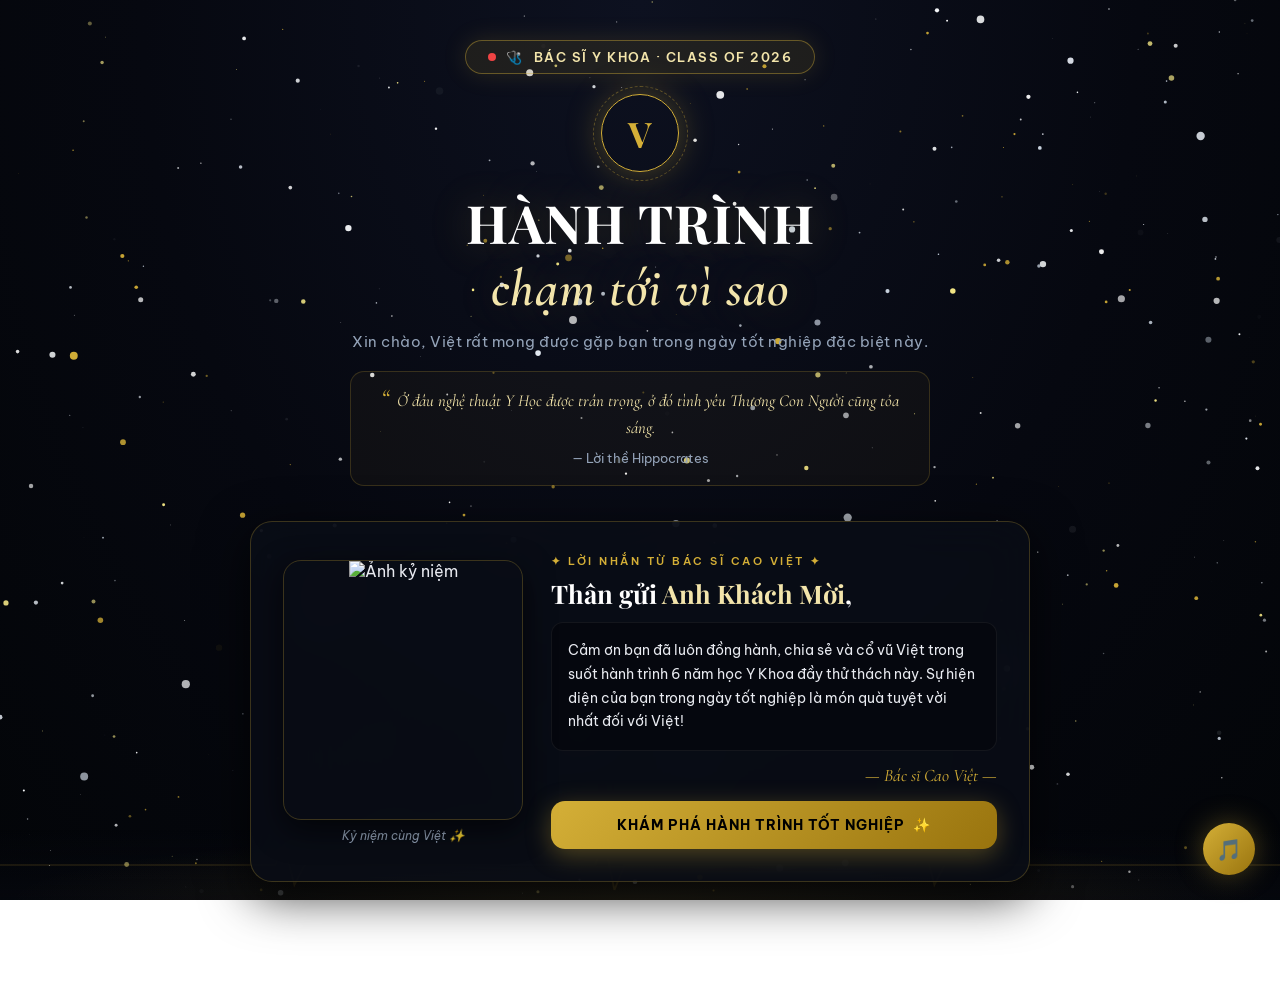
==== index.html @ 3e59d0dd "Update index.html" ====
<!DOCTYPE html>
<html lang="vi">
<head>
  <meta charset="UTF-8">
  <meta name="viewport" content="width=device-width, initial-scale=1.0">
  <title>Hành Trình Chạm Tới Vì Sao | Bác Sĩ Cao Việt</title>
  <meta name="description" content="Thiệp mời tốt nghiệp Bác Sĩ Y Khoa 2026 của Cao Việt – Hội trường Nguyễn Văn Đạo, ĐHQGHN.">
  <link rel="stylesheet" href="style.css">
  
  <!-- High Quality Luxury Fonts with 100% Full Vietnamese Accent Support -->
  <link rel="preconnect" href="https://fonts.googleapis.com">
  <link rel="preconnect" href="https://fonts.gstatic.com" crossorigin>
  <link href="https://fonts.googleapis.com/css2?family=Be+Vietnam+Pro:wght@300;400;500;600;700&family=Cormorant+Garamond:ital,wght@0,400;0,600;0,700;1,400;1,600&family=Playfair+Display:ital,wght@0,500;0,600;0,700;0,800;1,400;1,600&display=swap&subset=vietnamese" rel="stylesheet">
</head>
<body class="dark-celestial-body">

  <!-- CANVAS BẦU TRỜI SAO & HẠT TÂM LINH LẤP LÁNH HIỆN ĐẠI -->
  <canvas id="space-canvas"></canvas>

  <!-- MODERN NEON 3D ECG PULSE MONITOR (SÓNG TIM HOLOGRAPHIC) -->
  <div class="ecg-line-wrapper" id="ecg-wrapper">
    <div class="ecg-glow-overlay"></div>
    <svg id="ecg-svg" viewBox="0 0 1000 70" preserveAspectRatio="none" xmlns="http://www.w3.org/2000/svg">
      <defs>
        <linearGradient id="ecgGrad" x1="0%" y1="0%" x2="100%" y2="0%">
          <stop offset="0%" stop-color="#d4af37" stop-opacity="0" />
          <stop offset="15%" stop-color="#d4af37" stop-opacity="0.4" />
          <stop offset="50%" stop-color="#fff5c0" stop-opacity="1" />
          <stop offset="85%" stop-color="#d4af37" stop-opacity="0.4" />
          <stop offset="100%" stop-color="#d4af37" stop-opacity="0" />
        </linearGradient>
        <filter id="neonGlow" x="-20%" y="-20%" width="140%" height="140%">
          <feGaussianBlur stdDeviation="3" result="blur" />
          <feMerge>
            <feMergeNode in="blur"/>
            <feMergeNode in="SourceGraphic"/>
          </feMerge>
        </filter>
      </defs>
      <!-- Background static faint line -->
      <path class="ecg-bg-line" d="M 0 35 L 200 35 L 215 35 L 222 15 L 230 55 L 238 35 L 255 35 L 450 35 L 465 35 L 472 10 L 480 60 L 488 35 L 505 35 L 700 35 L 715 35 L 722 15 L 730 55 L 738 35 L 755 35 L 1000 35"
            fill="none" stroke="rgba(212,175,55,0.15)" stroke-width="1.5" />
      <!-- Animated glowing neon pulse line -->
      <path class="ecg-pulse-line" filter="url(#neonGlow)" d="M 0 35 L 200 35 L 215 35 L 222 15 L 230 55 L 238 35 L 255 35 L 450 35 L 465 35 L 472 10 L 480 60 L 488 35 L 505 35 L 700 35 L 715 35 L 722 15 L 730 55 L 738 35 L 755 35 L 1000 35"
            fill="none" stroke="url(#ecgGrad)" stroke-width="2.5" stroke-linecap="round" stroke-linejoin="round"/>
    </svg>
  </div>

  <!-- NAVIGATION BAR -->
  <nav class="navbar hidden-nav" id="main-navbar">
    <div class="nav-brand">VIỆT · <span id="admin-phone">0886 356 222</span></div>
    <div class="nav-links">
      <a href="#chapters">Hành trình</a>
      <a href="#timeline">Năm học</a>
      <a href="#parking">Gửi xe</a>
      <a href="#event">Sự kiện</a>
      <a href="#rsvp" class="btn-nav">Tham dự</a>
    </div>
  </nav>

  <!-- MAIN CONTAINER -->
  <main class="container">

    <!-- ============================================================================== -->
    <!-- TRANG 1: TRANG BÌA CÁ NHÂN HÓA ĐỘC LẬP (COVER LANDING SCREEN) -->
    <!-- ============================================================================== -->
    <div id="cover-landing" class="cover-landing-screen">
      
      <!-- HERO TITLE -->
      <section id="hero" class="hero-section">
        <div class="doctor-badge glass-pill">
          <span class="heartbeat-dot"></span>
          <span class="badge-icon">🩺</span> BÁC SĨ Y KHOA · CLASS OF 2026
        </div>
        <div class="orbit-logo shimmer-glow">
          <div class="ring"></div>
          <span class="logo-text">V</span>
        </div>
        <h1 class="main-title">HÀNH TRÌNH<br><span class="highlight shimmer-text">chạm tới vì sao</span></h1>
        <p class="subtitle">Xin chào, Việt rất mong được gặp bạn trong ngày tốt nghiệp đặc biệt này.</p>

        <!-- MEDICAL OATH QUOTE -->
        <div class="medical-quote glass-box">
          <span class="quote-mark">“</span>
          Ở đâu nghệ thuật Y Học được trân trọng, ở đó tình yêu Thương Con Người cũng tỏa sáng.
          <span class="quote-attr">— Lời thề Hippocrates</span>
        </div>
      </section>

      <!-- THIỆP CÁ NHÂN HÓA RIÊNG CHO TỪNG KHÁCH MỜI -->
      <section id="personal-card" class="welcome-card card luxury-glass-card">
        <div id="personalized-view" class="personal-grid">
          <!-- Khung ảnh riêng bên trái -->
          <div class="guest-photo-wrapper">
            <div class="photo-frame luxury-glass-border">
              <img id="guest-photo-img" src="https://images.unsplash.com/photo-1576091160399-112ba8d25d1d?auto=format&fit=crop&w=800&q=80" alt="Ảnh kỷ niệm">
            </div>
            <div class="photo-caption">Kỷ niệm cùng Việt ✨</div>
          </div>

          <!-- Lời nhắn nhủ riêng bên phải -->
          <div class="personal-text-content">
            <span class="step-tag">✦ LỜI NHẮN TỪ BÁC SĨ CAO VIỆT ✦</span>
            <h2 class="personal-heading">Thân gửi <span id="personal-salutation" class="gold-text">Anh</span> <span id="personal-guest-name" class="gold-text">Khách Mời</span>,</h2>
            <div class="personal-msg-box glass-inner-box">
              <p id="personal-message-text">Cảm ơn bạn đã luôn đồng hành, chia sẻ và cổ vũ Việt trong suốt hành trình 6 năm học Y Khoa đầy thử thách này. Sự hiện diện của bạn trong ngày tốt nghiệp là món quà tuyệt vời nhất đối với Việt!</p>
            </div>
            <div class="signature-line">— Bác sĩ Cao Việt —</div>

            <button id="btn-continue" class="btn-gold shimmer-btn full-width margin-top-15">
              <span>KHÁM PHÁ HÀNH TRÌNH TỐT NGHIỆP</span> ✨
            </button>
          </div>
        </div>

        <!-- Khung mặc định nếu mở thiệp chung chưa chọn tên -->
        <div id="default-input-view" class="hidden">
          <div class="card-header">
            <span class="step-tag">✦ KHỞI ĐẦU HÀNH TRÌNH ✦</span>
            <h2>Thân gửi Khách Mời</h2>
            <p>Hãy chọn danh xưng và nhập tên để Việt gửi lời chào trân trọng nhất nhé.</p>
          </div>
          
          <div class="salutation-selector">
            <button class="salt-btn active" data-salt="Anh">Anh</button>
            <button class="salt-btn" data-salt="Chị">Chị</button>
            <button class="salt-btn" data-salt="Bạn">Bạn</button>
            <button class="salt-btn" data-salt="Em">Em</button>
          </div>

          <div class="input-group">
            <input type="text" id="guest-name-input" placeholder="Tên của bạn là gì? (Ví dụ: Minh Tú)" autocomplete="off">
          </div>

          <button id="btn-continue-default" class="btn-gold shimmer-btn">
            <span>KHÁM PHÁ HÀNH TRÌNH TỐT NGHIỆP</span> ✨
          </button>
        </div>
      </section>

    </div>

    <!-- DYNAMIC GREETING DISPLAY -->
    <div id="personalized-greeting" class="personalized-box hidden luxury-glass-card">
      <span class="sparkle-icon">✨</span> Chào mừng <span id="disp-salutation">Anh</span> <span id="disp-name">Khách Mời</span> đến với Hành Trình Y Khoa của Cao Việt!
    </div>

    <!-- ============================================================================== -->
    <!-- TRANG 2: NỘI DUNG CHI TIẾT (XUẤT HIỆN KHI BẤM "KHÁM PHÁ HÀNH TRÌNH") -->
    <!-- ============================================================================== -->
    <div id="locked-content" class="locked-content hidden">

      <!-- CHAPTERS SECTION -->
      <section id="chapters" class="chapters-section reveal-on-scroll">
        <div class="section-title-box">
          <span class="step-tag">✦ CHẶNG ĐƯỜNG KỶ NIỆM ✦</span>
          <h2 class="gold-heading">4 Chương Ký Ức Y Khoa</h2>
          <p class="section-desc">Bấm vào từng chương để mở chi tiết kỷ niệm đẹp nhất:</p>
        </div>

        <div class="chapters-grid">
          <!-- Chapter 1 -->
          <article class="chapter-card card luxury-glass-card click-reveal-card" data-chapter="ch1">
            <div class="chapter-badge">Chương 1</div>
            <h3 class="chapter-title">AWAKEN</h3>
            <p class="chapter-sub">Khởi đầu với chiếc áo Blouse trắng & Giấc mơ Y Khoa</p>
            <div class="img-wrapper">
              <img id="img-ch1" src="https://images.unsplash.com/photo-1532938911079-1b06ac7ceec7?auto=format&fit=crop&w=800&q=80" alt="Y Khoa Awaken">
              <div class="img-overlay"><span>BẤM XEM KỶ NIỆM ✨</span></div>
            </div>
          </article>

          <!-- Chapter 2 -->
          <article class="chapter-card card luxury-glass-card click-reveal-card" data-chapter="ch2">
            <div class="chapter-badge">Chương 2</div>
            <h3 class="chapter-title">EXPLORE</h3>
            <p class="chapter-sub">Những đêm trực miệt mài & Những bài học lâm sàng</p>
            <div class="img-wrapper">
              <img id="img-ch2" src="https://images.unsplash.com/photo-1576091160399-112ba8d25d1d?auto=format&fit=crop&w=800&q=80" alt="Y Khoa Explore">
              <div class="img-overlay"><span>BẤM XEM KỶ NIỆM ✨</span></div>
            </div>
          </article>

          <!-- Chapter 3 -->
          <article class="chapter-card card luxury-glass-card click-reveal-card" data-chapter="ch3">
            <div class="chapter-badge">Chương 3</div>
            <h3 class="chapter-title">IGNITE</h3>
            <p class="chapter-sub">Bứt phá giới hạn, rèn luyện bản lĩnh Bác sĩ</p>
            <div class="img-wrapper">
              <img id="img-ch3" src="https://images.unsplash.com/photo-1551076805-e1869033e561?auto=format&fit=crop&w=800&q=80" alt="Y Khoa Ignite">
              <div class="img-overlay"><span>BẤM XEM KỶ NIỆM ✨</span></div>
            </div>
          </article>

          <!-- Chapter 4 -->
          <article class="chapter-card card luxury-glass-card highlight-card click-reveal-card" data-chapter="ch4">
            <div class="chapter-badge">Chương Cuối</div>
            <h3 class="chapter-title">AMONG THE STARS</h3>
            <p class="chapter-sub">Lễ Tốt Nghiệp Bác Sĩ Y Khoa 2026</p>
            <div class="img-wrapper">
              <img id="img-ch4" src="https://images.unsplash.com/photo-1523050854058-8df90110c9f1?auto=format&fit=crop&w=800&q=80" alt="Graduation Among Stars">
              <div class="img-overlay"><span>BẤM XEM KỶ NIỆM ✨</span></div>
            </div>
          </article>
        </div>
      </section>

      <!-- TIMELINE SECTION WITH MULTI-PHOTO CAROUSEL -->
      <section id="timeline" class="timeline-section card luxury-glass-card reveal-on-scroll">
        <span class="step-tag">✦ 6 NĂM MIỆT MÀI Y KHOA ✦</span>
        <h2 class="luxury-heading">Hành Trình Trưởng Thành</h2>
        <p class="section-desc">Bấm chọn từng năm học — vuốt hoặc bấm mũi tên để xem kỷ niệm:</p>

        <!-- YEAR STEPPER NODES -->
        <div class="year-stepper">
          <button class="year-node active" data-year="1">Năm 1</button>
          <button class="year-node" data-year="2">Năm 2</button>
          <button class="year-node" data-year="3">Năm 3</button>
          <button class="year-node" data-year="4">Năm 4</button>
          <button class="year-node" data-year="5">Năm 5</button>
          <button class="year-node" data-year="6">Năm 6</button>
          <button class="year-node gold pulse-gold" data-year="grad">GRAD 🎓</button>
        </div>

        <!-- YEAR DETAIL CARD WITH PHOTO CAROUSEL -->
        <div class="year-detail-box glass-inner-box" id="year-detail">
          <!-- Text info -->
          <div class="year-text-info">
            <h4 id="yd-title">Năm 1: Đặt Chân Vào Cổng Trường Y</h4>
            <p id="yd-desc">Bắt đầu làm quen với Giải phẫu, Sinh hóa và những trang giáo trình dày cộp. Ngọn lửa ước mơ bắt đầu bùng cháy.</p>
            <!-- Medical tags -->
            <div class="year-tags" id="yd-tags">
              <span class="med-tag">🔬 Sinh hóa</span>
              <span class="med-tag">🦴 Giải phẫu</span>
              <span class="med-tag">📚 Lý thuyết</span>
            </div>
          </div>

          <!-- PHOTO CAROUSEL -->
          <div class="photo-carousel-wrapper glass-inner-box">
            <div class="photo-carousel-track" id="carousel-track">
              <!-- Rendered via JS -->
            </div>
            <!-- Navigation -->
            <button class="carousel-btn carousel-prev" id="carousel-prev" aria-label="Previous photo">&#8249;</button>
            <button class="carousel-btn carousel-next" id="carousel-next" aria-label="Next photo">&#8250;</button>
            <!-- Dots -->
            <div class="carousel-dots" id="carousel-dots"></div>
            <!-- Caption -->
            <div class="carousel-caption" id="carousel-caption">Kỷ niệm năm 1</div>
          </div>
        </div>
      </section>

      <!-- 🅿️ THÔNG TIN GỬI XE -->
      <section id="parking" class="parking-section card luxury-glass-card reveal-on-scroll">
        <div class="parking-header">
          <span class="step-tag">✦ THÔNG TIN THỰC TIỄN ✦</span>
          <h2 class="luxury-heading">Thông Tin Quan Trọng</h2>
          <p class="section-desc">Các thông tin hữu ích giúp bạn sắp xếp thời gian đến dự lễ tốt nghiệp thuận tiện nhất.</p>
        </div>

        <!-- PARKING CARD -->
        <div class="info-block parking-block glass-inner-box">
          <div class="info-block-header">
            <div class="parking-icon-circle">🅿️</div>
            <div>
              <h3 class="info-block-title">Thông tin gửi xe</h3>
              <p class="info-block-sub">Bãi xe Hội trường Nguyễn Văn Đạo, ĐHQGHN – 144 Xuân Thủy, Cầu Giấy</p>
            </div>
            <span class="info-block-badge">Ưu tiên</span>
          </div>

          <ul class="parking-list">
            <li class="parking-item">
              <span class="parking-pin">📍</span>
              <div class="parking-item-text">
                <strong>Bãi xe khuôn viên ĐHQGHN (Cổng chính 144 Xuân Thủy)</strong>
                <span class="parking-note">(Dành riêng cho khách mời dự Lễ Tốt Nghiệp, số lượng có hạn)</span>
              </div>
            </li>
            <li class="parking-item">
              <span class="parking-pin">📍</span>
              <div class="parking-item-text">
                <strong>Bãi giữ xe Trường Đại học Sư Phạm Hà Nội (Liền kề)</strong>
                <span class="parking-note">(Đi bộ 3 phút sang Hội trường Nguyễn Văn Đạo)</span>
              </div>
            </li>
            <li class="parking-item">
              <span class="parking-pin">📍</span>
              <div class="parking-item-text">
                <strong>Bãi xe Tòa nhà HITC / Indochina Plaza Cầu Giấy</strong>
                <span class="parking-note">(Đối diện cổng trường, hầm giữ xe rộng rãi, có tính phí)</span>
              </div>
            </li>
            <li class="parking-item">
              <span class="parking-pin">💡</span>
              <div class="parking-item-text">
                <strong>Khuyến nghị: Đặt xe Grab / Taxi công nghệ</strong>
                <span class="parking-note">(Thuận tiện nhất để không lo tìm bãi đỗ xe vào giờ cao điểm)</span>
              </div>
            </li>
          </ul>

          <div class="parking-note-box glass-pill">
            <span>⏰</span>
            <p>Việt rất mong bạn có thể đến trước <strong>11:00 AM</strong> để thong thả gửi xe và cùng nhau chụp thật nhiều ảnh kỷ niệm đẹp trước khi lễ bắt đầu nhé!</p>
          </div>
        </div>
      </section>

      <!-- COUNTDOWN & EVENT INFO -->
      <section id="event" class="event-section card luxury-glass-card reveal-on-scroll">
        <span class="step-tag">✦ THỜI GIAN & ĐỊA ĐIỂM ✦</span>
        <h2 class="gold-heading shimmer-text">GRAD. CEREMONY OF VIỆT</h2>

        <!-- Hippocratic Banner -->
        <div class="oath-banner glass-pill">
          <span class="oath-cross">✚</span>
          <span>Primum non nocere — Trước tiên, không gây hại</span>
          <span class="oath-cross">✚</span>
        </div>

        <!-- Clock -->
        <div class="timer-grid">
          <div class="time-box glass-inner-box"><span id="days">00</span><label>Ngày</label></div>
          <div class="time-box glass-inner-box"><span id="hours">00</span><label>Giờ</label></div>
          <div class="time-box glass-inner-box"><span id="minutes">00</span><label>Phút</label></div>
          <div class="time-box glass-inner-box"><span id="seconds">00</span><label>Giây</label></div>
        </div>

        <div class="event-details-grid">
          <div class="info-card glass-inner-box">
            <span class="icon">📅</span>
            <h4>Ngày & Giờ</h4>
            <p id="event-date-time">11:30 AM - Ngày 28/08/2026</p>
          </div>
          <div class="info-card glass-inner-box">
            <span class="icon">📍</span>
            <h4>Địa Điểm</h4>
            <p id="event-location">Hội trường Nguyễn Văn Đạo - Đại học Quốc gia Hà Nội</p>
          </div>
        </div>

        <div class="map-container luxury-glass-border">
          <iframe id="google-map-iframe" src="https://www.google.com/maps/embed?pb=!1m18!1m12!1m3!1d3723.8639811020087!2d105.78013231533227!3d21.03712779283416!2m3!1f0!2f0!3f0!3m2!1i1024!2i768!4f13.1!3m3!1m2!1s0x3135ab3b5c3e76ad%3A0xe54d86a4f132e4d0!2zSOG7mWkgdHHLGsOG7nW5nIE5ndXnhu4VuIFbEg24gxJDhuqFvIC0gxJDhuqFpIGjhu41jIFF14buRYyBnaWEgSMOgIE7hu5lp!5e0!3m2!1svi!2s!4v1710000000000!5m2!1svi!2s" width="100%" height="260" style="border:0; border-radius: 12px;" allowfullscreen="" loading="lazy"></iframe>
        </div>
      </section>

      <!-- RSVP & WISHES FORM -->
      <section id="rsvp" class="rsvp-section card luxury-glass-card reveal-on-scroll">
        <span class="step-tag">✦ XÁC NHẬN THAM DỰ ✦</span>
        <h2 class="shimmer-text">Gửi Lời Chúc Mừng ✨</h2>
        <p class="section-desc">Sự hiện diện và lời chúc của bạn là niềm vinh hạnh lớn đối với Việt!</p>

        <form id="rsvp-form">
          <div class="form-group">
            <label>Trạng thái tham dự:</label>
            <select id="rsvp-status">
              <option value="Sẽ đến tham dự">Sẽ chắc chắn đến tham dự 🎉</option>
              <option value="Chưa chắc chắn">Chưa chắc chắn 😅</option>
              <option value="Không thể đến">Rất tiếc không thể đến 😢</option>
            </select>
          </div>

          <div class="form-group">
            <label>Lời chúc dành cho Bác sĩ Cao Việt:</label>
            <textarea id="rsvp-message" rows="4" placeholder="Nhập lời chúc chân thành của bạn tại đây..." required></textarea>
          </div>

          <button type="submit" class="btn-gold full-width shimmer-btn">
            <span>GỬI LỜI CHÚC MỪNG</span> 🚀
          </button>
        </form>

        <!-- Success Screen -->
        <div id="rsvp-success" class="success-box hidden glass-inner-box">
          <h3>Cảm ơn <span id="thanks-name">bạn</span> rất nhiều! ❤️</h3>
          <p>Lời chúc của bạn đã được ghi nhận trong hành trình của Bác sĩ Cao Việt.</p>
        </div>
      </section>

    </div>

  </main>

  <!-- CHAPTER LIGHTBOX MODAL -->
  <div id="chapter-modal" class="modal-overlay hidden">
    <div class="modal-card luxury-glass-card">
      <button id="modal-close" class="modal-close-btn">&times;</button>
      <span id="modal-badge" class="chapter-badge">Chương 1</span>
      <h3 id="modal-title" class="chapter-title">AWAKEN</h3>
      <p id="modal-desc" class="modal-desc">Nội dung chi tiết chương...</p>
      <div class="modal-carousel">
        <div class="modal-carousel-track" id="modal-carousel-track">
          <!-- Rendered via JS -->
        </div>
        <button class="carousel-btn carousel-prev" id="modal-prev">&#8249;</button>
        <button class="carousel-btn carousel-next" id="modal-next">&#8250;</button>
        <div class="carousel-dots" id="modal-dots"></div>
      </div>
    </div>
  </div>

  <!-- FLOATING MUSIC PLAYER WITH RELIABLE FALLBACK (Castle in the Sky - Gentle Piano) -->
  <div class="music-player shimmer-glow" id="music-toggle" title="🎵 Bật / Tắt Nhạc: Castle in the Sky (Carrying You) - Gentle Piano Theme">
    <div class="disc">🎵</div>
  </div>
  
  <audio id="bg-music" loop preload="auto">
    <!-- Gentle Piano Castle in the Sky / Laputa / Royalty Free Soft Piano Fallbacks -->
    <source src="https://cdn.pixabay.com/download/audio/2022/03/15/audio_c8c8a73467.mp3" type="audio/mpeg">
    <source src="https://cdn.pixabay.com/download/audio/2022/05/27/audio_1808fbf07a.mp3" type="audio/mpeg">
  </audio>

  <script src="script.js"></script>
</body>
</html>
---- style.css ----
/* =====================================================
   LUXURY CELESTIAL MEDICAL THEME — BÁC SĨ CAO VIỆT 2026
   ===================================================== */
:root {
  --bg-dark: #07090e;
  --card-bg: rgba(10, 13, 22, 0.88);
  --gold: #d4af37;
  --gold-light: #f3e5ab;
  --gold-hover: #fef08a;
  --gold-glow: rgba(212, 175, 55, 0.35);
  --silver: #d0d8e4;
  --silver-glow: rgba(208, 216, 228, 0.2);
  --text-main: #e8eaf0;
  --text-muted: #94a3b8;
  --font-playfair: 'Playfair Display', serif;
  --font-cormorant: 'Cormorant Garamond', serif;
  --font-sans: 'Be Vietnam Pro', sans-serif;
  --border-gold: rgba(212, 175, 55, 0.25);
  --border-gold-active: rgba(212, 175, 55, 0.6);
}

* { box-sizing: border-box; margin: 0; padding: 0; }
html { scroll-behavior: smooth; }

body.dark-celestial-body {
  background: radial-gradient(ellipse at 50% 0%, #0d1120 0%, #060810 55%, #030508 100%);
  background-attachment: fixed;
  color: var(--text-main);
  font-family: var(--font-sans);
  min-height: 100vh;
  overflow-x: hidden;
  position: relative;
}

#space-canvas {
  position: fixed; top: 0; left: 0;
  width: 100vw; height: 100vh;
  pointer-events: none; z-index: 0;
}

.ecg-line-wrapper {
  position: fixed;
  bottom: 0; left: 0; right: 0;
  height: 70px;
  pointer-events: none;
  z-index: 1;
  overflow: hidden;
  background: linear-gradient(0deg, rgba(6,8,15,0.7) 0%, transparent 100%);
}
.ecg-glow-overlay {
  position: absolute; inset: 0;
  background: radial-gradient(ellipse at 50% 100%, rgba(212,175,55,0.12) 0%, transparent 70%);
}
#ecg-svg { width: 100%; height: 100%; }
.ecg-pulse-line {
  stroke-dasharray: 1200;
  stroke-dashoffset: 1200;
  animation: ecgPulseFlow 3.5s cubic-bezier(0.4, 0, 0.2, 1) infinite;
}
@keyframes ecgPulseFlow {
  0% { stroke-dashoffset: 1200; opacity: 0; }
  20% { opacity: 1; }
  80% { opacity: 1; }
  100% { stroke-dashoffset: -1200; opacity: 0; }
}

.navbar {
  position: fixed; top: 0; width: 100%;
  display: flex; justify-content: space-between; align-items: center;
  padding: 13px 28px;
  background: rgba(6, 8, 14, 0.94);
  backdrop-filter: blur(20px); z-index: 100;
  border-bottom: 1px solid var(--border-gold);
  box-shadow: 0 4px 30px rgba(0,0,0,0.8);
  transition: opacity 0.6s ease, transform 0.6s ease;
}
.navbar.hidden-nav { opacity: 0; pointer-events: none; transform: translateY(-100%); }
.nav-brand {
  font-family: var(--font-playfair);
  font-size: 1.1rem; letter-spacing: 2px; color: var(--gold);
  font-weight: 700;
  text-shadow: 0 0 12px var(--gold-glow);
}
.nav-links { display: flex; align-items: center; gap: 6px; }
.nav-links a {
  color: var(--text-muted); text-decoration: none;
  padding: 6px 14px; font-size: 0.8rem;
  font-family: var(--font-sans); letter-spacing: 0.5px;
  text-transform: uppercase; transition: 0.3s; border-radius: 8px;
  font-weight: 500;
}
.nav-links a:hover { color: var(--gold); background: rgba(212, 175, 55, 0.08); }
.btn-nav {
  background: linear-gradient(135deg, var(--gold), #8a6318) !important;
  color: #000 !important; font-weight: 700 !important;
  border-radius: 20px !important; padding: 7px 18px !important;
  box-shadow: 0 3px 15px var(--gold-glow) !important;
}

.container {
  max-width: 820px; margin: 0 auto; padding: 20px 20px 80px 20px;
  position: relative; z-index: 1;
}
.card {
  background: var(--card-bg); border-radius: 22px; padding: 32px;
  margin-bottom: 30px; backdrop-filter: blur(20px);
  border: 1px solid var(--border-gold);
  box-shadow: 0 14px 50px rgba(0,0,0,0.75);
  transition: transform 0.4s ease, box-shadow 0.4s ease, border-color 0.4s ease;
}
.card:hover {
  border-color: var(--border-gold-active);
  box-shadow: 0 16px 55px rgba(212, 175, 55, 0.14);
}

.cover-landing-screen {
  min-height: 92vh;
  display: flex; flex-direction: column; justify-content: center;
  position: relative;
  transition: opacity 1.2s ease, transform 1.2s ease;
}

.doctor-badge {
  display: inline-flex; align-items: center; gap: 10px;
  padding: 8px 22px;
  background: rgba(212, 175, 55, 0.1);
  border: 1px solid rgba(212, 175, 55, 0.4); border-radius: 40px;
  color: var(--gold-light); font-size: 0.8rem; font-weight: 600;
  letter-spacing: 1.5px; margin-bottom: 20px; font-family: var(--font-sans);
  box-shadow: 0 0 25px rgba(212, 175, 55, 0.15);
}
.heartbeat-dot {
  width: 8px; height: 8px; background: #ef4444; border-radius: 50%;
  animation: heartPulse 1.2s ease-in-out infinite;
}
@keyframes heartPulse {
  0%, 100% { transform: scale(1); box-shadow: 0 0 0 0 rgba(239,68,68,0.6); }
  50% { transform: scale(1.4); box-shadow: 0 0 0 5px rgba(239,68,68,0); }
}

.hero-section { text-align: center; padding: 20px 0 25px 0; }
.orbit-logo {
  width: 78px; height: 78px; margin: 0 auto 20px auto;
  border-radius: 50%; border: 1px solid var(--gold);
  display: flex; justify-content: center; align-items: center;
  position: relative; box-shadow: 0 0 35px var(--gold-glow);
  animation: pulseLogo 3s ease-in-out infinite alternate;
}
@keyframes pulseLogo {
  0% { box-shadow: 0 0 15px var(--gold-glow); transform: scale(1); }
  100% { box-shadow: 0 0 40px rgba(212, 175, 55, 0.6); transform: scale(1.04); }
}
.ring {
  position: absolute; width: 95px; height: 95px; border-radius: 50%;
  border: 1px dashed rgba(212, 175, 55, 0.35);
  animation: spin 18s linear infinite;
}
@keyframes spin { from { transform: rotate(0deg); } to { transform: rotate(360deg); } }
.logo-text { font-family: var(--font-playfair); font-size: 2.2rem; color: var(--gold); font-weight: 700; }

.main-title {
  font-family: var(--font-playfair);
  font-size: clamp(2.1rem, 6vw, 3.3rem);
  line-height: 1.15; font-weight: 700; color: #fff;
  text-shadow: 0 0 40px rgba(212, 175, 55, 0.25); letter-spacing: 1px;
}
.highlight { color: var(--gold-light); font-style: italic; font-family: var(--font-cormorant); font-weight: 600; }
.subtitle { font-size: 0.95rem; color: var(--text-muted); margin-top: 14px; letter-spacing: 0.5px; }

.medical-quote {
  max-width: 580px; margin: 20px auto 0 auto;
  padding: 16px 22px; background: rgba(212, 175, 55, 0.04);
  border: 1px solid rgba(212, 175, 55, 0.2); border-radius: 14px;
  font-family: var(--font-cormorant); font-style: italic;
  font-size: 1.05rem; color: var(--gold-light); line-height: 1.6;
}
.quote-mark { font-size: 1.6rem; color: var(--gold); margin-right: 4px; line-height: 0; }
.quote-attr { display: block; font-size: 0.82rem; color: var(--text-muted); margin-top: 6px; font-style: normal; font-family: var(--font-sans); }

.welcome-card { margin-top: 10px; }
.personal-grid { display: grid; grid-template-columns: 240px 1fr; gap: 28px; align-items: center; }
@media (max-width: 640px) { .personal-grid { grid-template-columns: 1fr; text-align: center; } }
.guest-photo-wrapper { text-align: center; }
.photo-frame {
  width: 100%; height: 260px; border-radius: 18px; overflow: hidden;
  border: 1px solid var(--border-gold);
  box-shadow: 0 10px 30px rgba(0,0,0,0.6); position: relative;
}
.photo-frame img { width: 100%; height: 100%; object-fit: cover; transition: transform 0.5s ease; }
.photo-frame:hover img { transform: scale(1.06); }
.photo-caption { font-size: 0.78rem; color: var(--text-muted); margin-top: 8px; font-style: italic; }

.step-tag {
  font-size: 0.7rem; letter-spacing: 2.5px; color: var(--gold);
  text-transform: uppercase; font-weight: 600; display: block; margin-bottom: 8px;
}
.personal-heading { font-family: var(--font-playfair); font-size: 1.6rem; color: #fff; margin-bottom: 12px; }
.gold-text { color: var(--gold-light); }
.personal-msg-box {
  background: rgba(0,0,0,0.3); border: 1px solid rgba(255,255,255,0.06);
  border-radius: 12px; padding: 16px; margin-bottom: 14px;
  font-size: 0.9rem; color: var(--text-main); line-height: 1.65;
}
.signature-line { font-family: var(--font-cormorant); font-style: italic; font-size: 1.1rem; color: var(--gold); text-align: right; }

.btn-gold {
  background: linear-gradient(135deg, var(--gold), #99740e);
  color: #000; font-weight: 700; border: none; padding: 15px 30px;
  border-radius: 14px; cursor: pointer; font-size: 0.88rem;
  letter-spacing: 1px; font-family: var(--font-sans);
  box-shadow: 0 6px 25px var(--gold-glow); transition: all 0.3s ease;
  display: inline-flex; align-items: center; justify-content: center; gap: 8px;
}
.btn-gold:hover { transform: translateY(-2px); box-shadow: 0 10px 35px rgba(212,175,55,0.5); }
.full-width { width: 100%; }
.margin-top-15 { margin-top: 15px; }

.salutation-selector { display: flex; gap: 10px; margin: 16px 0; }
.salt-btn {
  flex: 1; padding: 11px; border: 1px solid rgba(255,255,255,0.1);
  background: rgba(255,255,255,0.03); border-radius: 10px;
  color: var(--text-muted); cursor: pointer; font-size: 0.88rem; transition: 0.3s;
  font-family: var(--font-sans); font-weight: 500;
}
.salt-btn.active {
  background: linear-gradient(135deg, var(--gold), #99740e);
  color: #000; font-weight: 700; border-color: transparent;
  box-shadow: 0 4px 15px var(--gold-glow);
}
.input-group input {
  width: 100%; padding: 14px; background: rgba(0,0,0,0.4);
  border: 1px solid var(--border-gold); border-radius: 12px;
  color: #fff; font-size: 0.95rem; margin-bottom: 16px;
  font-family: var(--font-sans); transition: 0.3s;
}
.input-group input:focus { outline: none; border-color: var(--gold); box-shadow: 0 0 15px var(--gold-glow); }

.personalized-box {
  background: rgba(212, 175, 55, 0.08); border: 1px solid var(--border-gold-active);
  border-radius: 16px; padding: 18px 24px; text-align: center;
  font-size: 1.05rem; color: var(--gold-light); margin-bottom: 30px;
  font-family: var(--font-playfair); animation: fadeIn 0.8s ease;
}
@keyframes fadeIn { from { opacity: 0; transform: translateY(10px); } to { opacity: 1; transform: translateY(0); } }

.locked-content { transition: opacity 1s ease; }
.reveal-on-scroll { opacity: 0; transform: translateY(30px); transition: opacity 0.9s ease, transform 0.9s ease; }
.reveal-on-scroll.is-visible { opacity: 1; transform: translateY(0); }

/* =====================================================
   2-COLUMN LUXURY CHAPTER BLOCKS (THIẾT KẾ GIỐNG MẪU 100%)
   ===================================================== */
.chapters-section {
  display: flex; flex-direction: column; gap: 50px;
  margin-bottom: 60px;
}
.chapter-block {
  display: flex; align-items: center; gap: 35px;
  position: relative; padding: 20px 0;
}
.chapter-left { flex-direction: row; }
.chapter-right { flex-direction: row-reverse; }
.chapter-center { flex-direction: column; text-align: center; }

@media (max-width: 768px) {
  .chapter-block { flex-direction: column !important; text-align: center; gap: 20px; }
}

.chapter-media { flex: 1; min-width: 280px; width: 100%; }
.chapter-photo-frame {
  position: relative; border-radius: 24px; overflow: hidden;
  border: 1px solid rgba(212, 175, 55, 0.35);
  box-shadow: 0 16px 40px rgba(0,0,0,0.7), 0 0 25px rgba(212, 175, 55, 0.15);
  transition: transform 0.4s ease, box-shadow 0.4s ease;
  transform-style: preserve-3d;
}
.chapter-photo-frame img {
  width: 100%; height: 340px; object-fit: cover; display: block;
  transition: transform 0.6s ease;
}
.chapter-photo-frame:hover img { transform: scale(1.05); }

.chapter-info { flex: 1; }
.chapter-sub-badge {
  font-family: var(--font-cormorant); font-style: italic;
  font-size: 1.15rem; color: var(--gold); display: block; margin-bottom: 6px;
}
.chapter-big-title {
  font-family: var(--font-playfair); font-size: clamp(2.2rem, 5vw, 3.2rem);
  color: #ffffff; letter-spacing: 2px; line-height: 1.1; margin-bottom: 12px;
  text-shadow: 0 0 20px rgba(212,175,55,0.25);
}
.chapter-huge-title {
  font-family: var(--font-playfair); font-size: clamp(2.4rem, 6vw, 4rem);
  color: #ffffff; letter-spacing: 3px; line-height: 1.1; margin: 8px 0 14px 0;
  text-shadow: 0 0 35px rgba(212,175,55,0.4);
}
.chapter-quote {
  font-family: var(--font-cormorant); font-style: italic;
  font-size: 1.25rem; color: var(--gold-light); margin-bottom: 14px;
}
.chapter-quote-center {
  font-family: var(--font-cormorant); font-style: italic;
  font-size: 1.35rem; color: var(--gold-light); max-width: 620px; margin: 0 auto 16px auto;
}
.chapter-divider {
  width: 60px; height: 1px; background: var(--gold);
  margin-bottom: 16px; opacity: 0.6;
}
.chapter-divider-center {
  width: 100px; height: 1px; background: var(--gold);
  margin: 18px auto 20px auto; opacity: 0.6;
}
.chapter-text { font-size: 0.95rem; color: var(--text-muted); line-height: 1.75; }
.chapter-text-center {
  font-size: 1rem; color: var(--text-muted); line-height: 1.8;
  max-width: 640px; margin: 0 auto 30px auto;
}

/* KHUNG THIỆP MỜI MẪU CHÚC MỪNG TÂN CỬ NHÂN / BÁC SĨ (ẢNH 1) */
.invitation-banner-card {
  width: 100%; border-radius: 24px; overflow: hidden;
  border: 1px solid rgba(212, 175, 55, 0.4);
  box-shadow: 0 20px 50px rgba(0,0,0,0.85), 0 0 35px rgba(212, 175, 55, 0.2);
  background: rgba(10, 13, 22, 0.95); position: relative;
  transition: transform 0.4s ease; margin-top: 15px;
}
.invitation-banner-card img { width: 100%; max-height: 480px; object-fit: cover; display: block; }
.banner-caption {
  padding: 12px 18px; font-size: 0.8rem; color: var(--gold);
  letter-spacing: 1.5px; text-transform: uppercase; text-align: center;
  background: rgba(6, 8, 14, 0.85); font-family: var(--font-sans);
}

/* =====================================================
   ORBIT TIMELINE 6 NĂM HÀNH TRÌNH TRƯỞNG THÀNH (ẢNH 5)
   ===================================================== */
.timeline-header-center { text-align: center; margin-bottom: 28px; }
.space-time-orbit-badge {
  display: inline-block; padding: 4px 18px; border-radius: 20px;
  border: 1px solid rgba(212, 175, 55, 0.4); background: rgba(212, 175, 55, 0.08);
  font-size: 0.72rem; letter-spacing: 2px; color: var(--gold);
  font-family: var(--font-sans); text-transform: uppercase; margin-bottom: 12px;
}
.orbit-main-heading {
  font-family: var(--font-cormorant); font-size: clamp(2rem, 5vw, 3.2rem);
  color: #ffffff; font-style: italic; font-weight: 600; margin-bottom: 8px;
}
.orbit-sub-desc { font-size: 0.88rem; color: var(--text-muted); }

.year-stepper {
  display: flex; justify-content: space-between; align-items: center;
  margin-bottom: 28px; position: relative; overflow-x: auto; padding: 10px 0;
}
.year-stepper::before {
  content: ''; position: absolute; top: 50%; left: 0; right: 0;
  height: 2px; background: rgba(212, 175, 55, 0.2); z-index: 0;
}
.year-node {
  position: relative; z-index: 1; padding: 8px 16px; border-radius: 20px;
  background: rgba(10, 13, 22, 0.95); border: 1px solid var(--border-gold);
  color: var(--text-muted); font-size: 0.78rem; font-weight: 600; cursor: pointer;
  transition: all 0.3s ease; white-space: nowrap; font-family: var(--font-sans);
}
.year-node:hover { border-color: var(--gold); color: #fff; }
.year-node.active {
  background: linear-gradient(135deg, var(--gold), #99740e);
  color: #000; border-color: transparent; box-shadow: 0 0 20px var(--gold-glow);
}

.glow-border-3d {
  border: 1px solid rgba(212, 175, 55, 0.3);
  box-shadow: 0 15px 45px rgba(0,0,0,0.7), 0 0 20px rgba(212,175,55,0.12);
}
.glow-box-3d {
  background: rgba(10, 13, 22, 0.9); border-radius: 20px;
  border: 1px solid rgba(212, 175, 55, 0.35); padding: 24px;
  display: grid; grid-template-columns: 1.2fr 1fr; gap: 24px; align-items: center;
}
@media (max-width: 768px) { .glow-box-3d { grid-template-columns: 1fr; } }

.year-text-info h3 {
  font-family: var(--font-playfair); font-size: 1.5rem; color: var(--gold-light);
  margin-bottom: 10px; letter-spacing: 1px;
}
.year-text-info p { font-size: 0.9rem; color: var(--text-muted); line-height: 1.65; margin-bottom: 16px; }

.photo-carousel-wrapper {
  position: relative; overflow: hidden; border-radius: 14px; background: rgba(0,0,0,0.35);
}
.photo-carousel-track { display: flex; transition: transform 0.5s cubic-bezier(0.4, 0, 0.2, 1); }
.carousel-slide { min-width: 100%; position: relative; }
.carousel-slide img { width: 100%; height: 260px; object-fit: cover; border-radius: 14px; display: block; }
.carousel-btn {
  position: absolute; top: 50%; transform: translateY(-50%);
  background: rgba(0,0,0,0.65); border: 1px solid var(--border-gold-active);
  color: var(--gold-light); width: 40px; height: 40px; border-radius: 50%;
  font-size: 1.4rem; cursor: pointer; z-index: 10;
  display: flex; align-items: center; justify-content: center;
  transition: all 0.3s; backdrop-filter: blur(8px);
}
.carousel-btn:hover { background: rgba(212, 175, 55, 0.3); transform: translateY(-50%) scale(1.1); }
.carousel-prev { left: 10px; }
.carousel-next { right: 10px; }
.carousel-dots { display: flex; justify-content: center; gap: 6px; padding: 10px 0 6px 0; }
.carousel-dot { width: 6px; height: 6px; border-radius: 50%; background: rgba(255,255,255,0.25); cursor: pointer; transition: all 0.3s; }
.carousel-dot.active { background: var(--gold); width: 18px; border-radius: 3px; }
.carousel-caption { text-align: center; padding: 8px 16px; font-family: var(--font-cormorant); font-style: italic; font-size: 0.95rem; color: var(--text-muted); }

.parking-header { margin-bottom: 24px; }
.info-block { background: rgba(0,0,0,0.4); border-radius: 16px; border: 1px solid var(--border-gold); padding: 22px; margin-bottom: 18px; }
.info-block-header { display: flex; align-items: flex-start; gap: 16px; margin-bottom: 18px; position: relative; }
.parking-icon-circle {
  width: 48px; height: 48px; border-radius: 50%;
  background: rgba(212, 175, 55, 0.12); border: 1px solid rgba(212, 175, 55, 0.35);
  display: flex; align-items: center; justify-content: center; font-size: 1.4rem; flex-shrink: 0;
}
.info-block-title { font-family: var(--font-playfair); font-size: 1.15rem; color: var(--gold-light); margin-bottom: 4px; font-weight: 700; }
.info-block-sub { font-size: 0.82rem; color: var(--text-muted); line-height: 1.5; }
.info-block-badge {
  position: absolute; top: 0; right: 0;
  background: rgba(74, 222, 128, 0.12); border: 1px solid rgba(74, 222, 128, 0.4);
  color: #4ade80; font-size: 0.7rem; font-weight: 700; padding: 3px 10px; border-radius: 10px; letter-spacing: 1px;
}
.parking-list { list-style: none; display: flex; flex-direction: column; gap: 0; }
.parking-item { display: flex; gap: 12px; align-items: flex-start; padding: 13px 0; border-bottom: 1px solid rgba(255,255,255,0.06); }
.parking-item:last-child { border-bottom: none; }
.parking-pin { font-size: 1rem; flex-shrink: 0; margin-top: 2px; }
.parking-item-text { flex: 1; }
.parking-item-text strong { display: block; font-size: 0.9rem; color: var(--text-main); margin-bottom: 2px; font-weight: 600; }
.parking-note { font-size: 0.8rem; color: var(--text-muted); font-style: italic; }
.parking-note-box {
  display: flex; gap: 12px; align-items: flex-start;
  background: rgba(212, 175, 55, 0.07); border: 1px solid rgba(212, 175, 55, 0.2);
  border-radius: 12px; padding: 14px; margin-top: 16px;
}
.parking-note-box span { font-size: 1.2rem; flex-shrink: 0; }
.parking-note-box p { font-size: 0.85rem; color: var(--text-muted); line-height: 1.6; }

.oath-banner {
  display: flex; align-items: center; justify-content: center; gap: 12px;
  padding: 10px 16px; margin: 14px 0 18px 0;
  background: rgba(212, 175, 55, 0.05); border: 1px solid rgba(212, 175, 55, 0.18);
  border-radius: 10px; font-family: var(--font-cormorant); font-style: italic;
  font-size: 0.95rem; color: rgba(243, 229, 171, 0.85); text-align: center;
}
.oath-cross { font-size: 0.75rem; color: var(--gold); opacity: 0.7; }

.timer-grid { display: flex; justify-content: space-between; margin: 22px 0; text-align: center; }
.time-box {
  background: rgba(0,0,0,0.5); border: 1px solid rgba(212, 175, 55, 0.3);
  padding: 16px 10px; border-radius: 14px; width: 22%;
}
.time-box span { font-size: 2.1rem; font-weight: 700; color: var(--gold); display: block; font-family: var(--font-playfair); }
.time-box label { font-size: 0.65rem; color: var(--text-muted); text-transform: uppercase; letter-spacing: 1.5px; font-family: var(--font-sans); }

.event-details-grid { display: grid; grid-template-columns: repeat(auto-fit, minmax(220px, 1fr)); gap: 15px; margin: 18px 0; }
.info-card {
  background: rgba(0,0,0,0.35); padding: 20px; border-radius: 14px;
  border: 1px solid rgba(255,255,255,0.07); text-align: center; transition: border-color 0.3s;
}
.info-card:hover { border-color: var(--border-gold); }
.info-card .icon { font-size: 1.8rem; display: block; margin-bottom: 8px; }
.info-card h4 { font-size: 0.85rem; color: var(--gold); margin-bottom: 5px; font-family: var(--font-sans); font-weight: 600; letter-spacing: 1px; }
.info-card p { font-size: 0.85rem; color: var(--text-muted); }
.map-container { border-radius: 14px; overflow: hidden; margin-top: 20px; }

.rsvp-section h2 { font-family: var(--font-playfair); font-size: 2rem; }
.success-box {
  background: rgba(34, 197, 94, 0.12); border: 1px solid rgba(34, 197, 94, 0.45);
  border-radius: 16px; padding: 28px; text-align: center; color: #4ade80;
  margin-top: 15px; animation: fadeIn 0.6s ease;
}
.success-box h3 { font-size: 1.4rem; margin-bottom: 8px; font-family: var(--font-playfair); }

.modal-overlay {
  position: fixed; inset: 0; background: rgba(0,0,0,0.9); backdrop-filter: blur(15px);
  display: flex; justify-content: center; align-items: center;
  z-index: 1000; transition: opacity 0.4s ease; padding: 20px;
}
.modal-overlay.hidden { display: none; }
.modal-card {
  background: var(--card-bg); border-radius: 22px; padding: 32px;
  max-width: 540px; width: 100%; position: relative;
  border: 1px solid var(--gold); animation: zoomIn 0.35s ease;
}
@keyframes zoomIn { from { opacity: 0; transform: scale(0.85); } to { opacity: 1; transform: scale(1); } }
.modal-close-btn {
  position: absolute; top: 16px; right: 20px; background: none; border: none;
  color: var(--gold); font-size: 2rem; cursor: pointer; transition: 0.3s; line-height: 1;
}
.modal-close-btn:hover { transform: rotate(90deg); color: #fff; }
.modal-desc { font-size: 1.05rem; color: var(--text-muted); line-height: 1.7; margin: 10px 0 18px 0; font-family: var(--font-cormorant); font-style: italic; }
.modal-carousel { border-radius: 12px; overflow: hidden; position: relative; background: rgba(0,0,0,0.3); }
.modal-carousel-track { display: flex; transition: transform 0.5s cubic-bezier(0.4, 0, 0.2, 1); }
.modal-carousel .carousel-slide img { height: 220px; }

.music-player {
  position: fixed; bottom: 25px; right: 25px;
  width: 52px; height: 52px;
  background: linear-gradient(135deg, var(--gold), #99740e);
  border-radius: 50%; display: flex; justify-content: center; align-items: center;
  cursor: pointer; z-index: 999; box-shadow: 0 0 28px var(--gold-glow); transition: transform 0.3s;
}
.music-player:hover { transform: scale(1.15); }
.disc { font-size: 1.3rem; animation: discSpin 4s linear infinite; }
@keyframes discSpin { from { transform: rotate(0deg); } to { transform: rotate(360deg); } }

.spinner {
  width: 18px; height: 18px; border: 2px solid rgba(0,0,0,0.3);
  border-top: 2px solid #000; border-radius: 50%;
  animation: spinBtn 0.8s linear infinite; display: inline-block;
}
@keyframes spinBtn { 0% { transform: rotate(0deg); } 100% { transform: rotate(360deg); } }

.hidden { display: none !important; }
form .form-group { margin-bottom: 16px; }
form label { display: block; font-size: 0.78rem; color: var(--gold); margin-bottom: 6px; font-family: var(--font-sans); font-weight: 600; letter-spacing: 1px; text-transform: uppercase; }
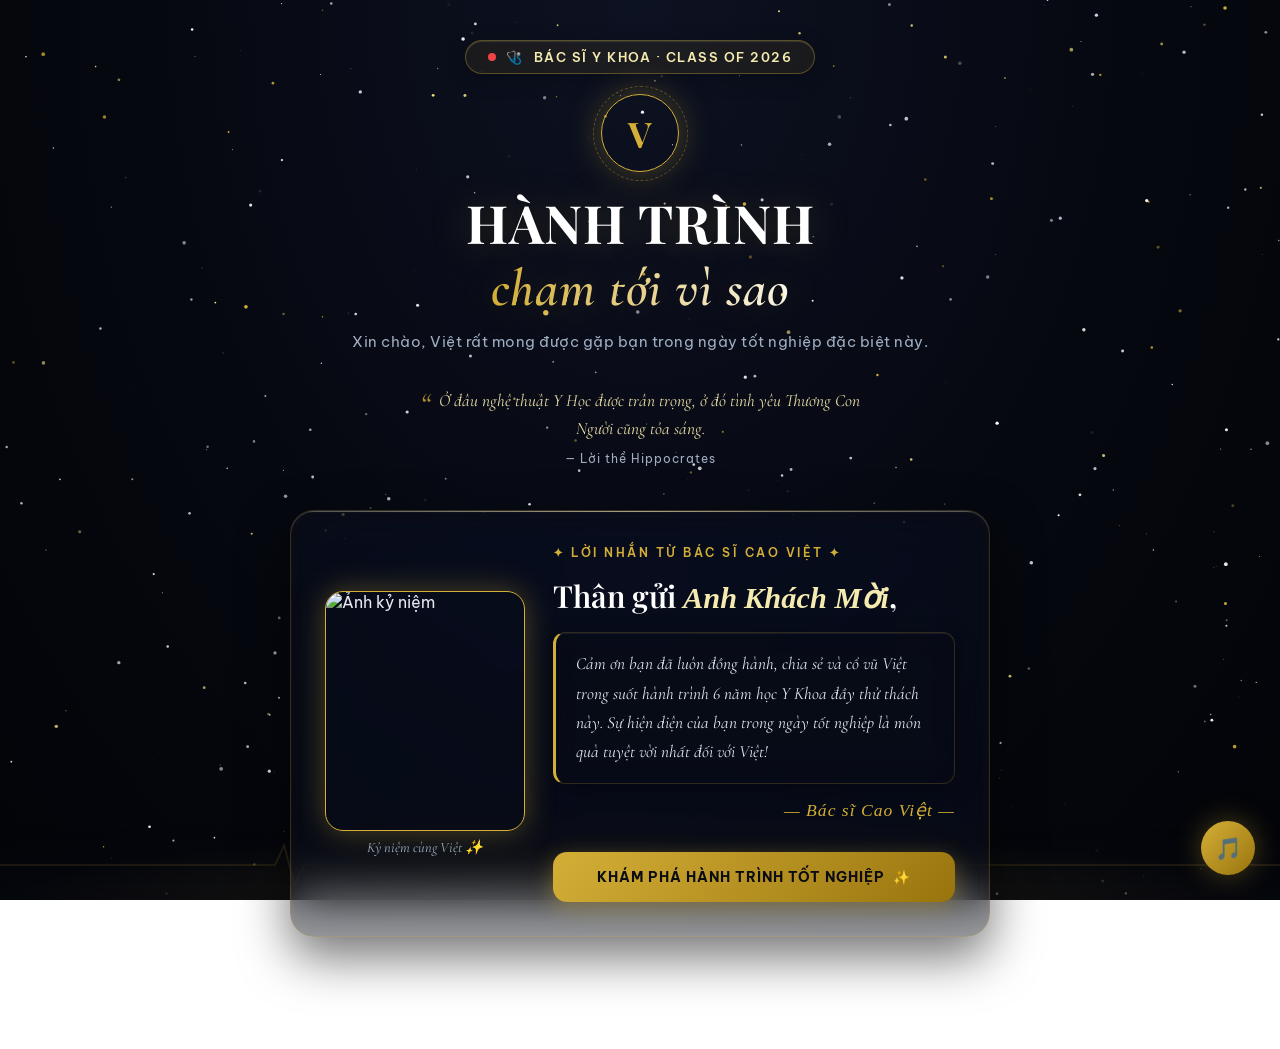
==== commit f3c9fd3a: "Update index.html" ====
--- a/index.html
+++ b/index.html
@@ -408,10 +408,8 @@
   </div>
   
   <audio id="bg-music" loop preload="auto">
-    <!-- Gentle Piano Castle in the Sky / Laputa / Royalty Free Soft Piano Fallbacks -->
-    <source src="https://cdn.pixabay.com/download/audio/2022/03/15/audio_c8c8a73467.mp3" type="audio/mpeg">
-    <source src="https://cdn.pixabay.com/download/audio/2022/05/27/audio_1808fbf07a.mp3" type="audio/mpeg">
-  </audio>
+  <source src="nhac_cuatui.mp3" type="audio/mpeg">
+</audio>
 
   <script src="script.js"></script>
 </body>
--- a/style.css
+++ b/style.css
@@ -2,28 +2,34 @@
    LUXURY CELESTIAL MEDICAL THEME — BÁC SĨ CAO VIỆT 2026
    ===================================================== */
 :root {
-  --bg-dark: #07090e;
-  --card-bg: rgba(10, 13, 22, 0.88);
+  --bg-dark: #06080e;
+  --card-bg: rgba(14, 18, 30, 0.42);
+  --card-bg-hover: rgba(20, 26, 42, 0.58);
+  --glass-inner: rgba(8, 11, 20, 0.45);
   --gold: #d4af37;
-  --gold-light: #f3e5ab;
+  --gold-light: #f5eaaf;
   --gold-hover: #fef08a;
   --gold-glow: rgba(212, 175, 55, 0.35);
   --silver: #d0d8e4;
   --silver-glow: rgba(208, 216, 228, 0.2);
   --text-main: #e8eaf0;
-  --text-muted: #94a3b8;
+  --text-muted: #9faec2;
   --font-playfair: 'Playfair Display', serif;
   --font-cormorant: 'Cormorant Garamond', serif;
   --font-sans: 'Be Vietnam Pro', sans-serif;
-  --border-gold: rgba(212, 175, 55, 0.25);
-  --border-gold-active: rgba(212, 175, 55, 0.6);
+  --border-gold: rgba(212, 175, 55, 0.22);
+  --border-gold-active: rgba(212, 175, 55, 0.55);
+  --border-glass-specular: rgba(255, 255, 255, 0.16);
 }
 
 * { box-sizing: border-box; margin: 0; padding: 0; }
-html { scroll-behavior: smooth; }
-
+html { 
+  scroll-behavior: smooth; 
+}
+
+/* ===================== BODY ===================== */
 body.dark-celestial-body {
-  background: radial-gradient(ellipse at 50% 0%, #0d1120 0%, #060810 55%, #030508 100%);
+  background: radial-gradient(ellipse at 50% 0%, #0d1222 0%, #060810 55%, #030408 100%);
   background-attachment: fixed;
   color: var(--text-main);
   font-family: var(--font-sans);
@@ -32,12 +38,14 @@
   position: relative;
 }
 
+/* ===================== CANVAS STARS ===================== */
 #space-canvas {
   position: fixed; top: 0; left: 0;
   width: 100vw; height: 100vh;
   pointer-events: none; z-index: 0;
 }
 
+/* ===================== MODERN 3D NEON ECG MONITOR WAVE ===================== */
 .ecg-line-wrapper {
   position: fixed;
   bottom: 0; left: 0; right: 0;
@@ -51,7 +59,9 @@
   position: absolute; inset: 0;
   background: radial-gradient(ellipse at 50% 100%, rgba(212,175,55,0.12) 0%, transparent 70%);
 }
-#ecg-svg { width: 100%; height: 100%; }
+#ecg-svg {
+  width: 100%; height: 100%;
+}
 .ecg-pulse-line {
   stroke-dasharray: 1200;
   stroke-dashoffset: 1200;
@@ -64,14 +74,17 @@
   100% { stroke-dashoffset: -1200; opacity: 0; }
 }
 
+/* ===================== NAVBAR ===================== */
 .navbar {
   position: fixed; top: 0; width: 100%;
   display: flex; justify-content: space-between; align-items: center;
   padding: 13px 28px;
-  background: rgba(6, 8, 14, 0.94);
-  backdrop-filter: blur(20px); z-index: 100;
+  background: rgba(8, 11, 20, 0.65);
+  backdrop-filter: blur(20px) saturate(180%);
+  -webkit-backdrop-filter: blur(20px) saturate(180%);
+  z-index: 100;
   border-bottom: 1px solid var(--border-gold);
-  box-shadow: 0 4px 30px rgba(0,0,0,0.8);
+  box-shadow: 0 4px 30px rgba(0,0,0,0.5), inset 0 -1px 0 rgba(255,255,255,0.05);
   transition: opacity 0.6s ease, transform 0.6s ease;
 }
 .navbar.hidden-nav { opacity: 0; pointer-events: none; transform: translateY(-100%); }
@@ -89,7 +102,7 @@
   text-transform: uppercase; transition: 0.3s; border-radius: 8px;
   font-weight: 500;
 }
-.nav-links a:hover { color: var(--gold); background: rgba(212, 175, 55, 0.08); }
+.nav-links a:hover { color: var(--gold); background: rgba(212, 175, 55, 0.12); }
 .btn-nav {
   background: linear-gradient(135deg, var(--gold), #8a6318) !important;
   color: #000 !important; font-weight: 700 !important;
@@ -97,22 +110,65 @@
   box-shadow: 0 3px 15px var(--gold-glow) !important;
 }
 
+/* ===================== LAYOUT & LUXURY GLASS CARDS ===================== */
 .container {
-  max-width: 820px; margin: 0 auto; padding: 20px 20px 80px 20px;
+  max-width: 740px; margin: 0 auto; padding: 20px 20px 80px 20px;
   position: relative; z-index: 1;
 }
-.card {
-  background: var(--card-bg); border-radius: 22px; padding: 32px;
-  margin-bottom: 30px; backdrop-filter: blur(20px);
+
+/* LUXURY GLASSMORPHISM CARD STYLE */
+.card, .luxury-glass-card {
+  background: var(--card-bg);
+  border-radius: 24px; padding: 34px;
+  margin-bottom: 32px;
+  backdrop-filter: blur(24px) saturate(200%);
+  -webkit-backdrop-filter: blur(24px) saturate(200%);
   border: 1px solid var(--border-gold);
-  box-shadow: 0 14px 50px rgba(0,0,0,0.75);
-  transition: transform 0.4s ease, box-shadow 0.4s ease, border-color 0.4s ease;
-}
-.card:hover {
+  box-shadow: 
+    0 20px 50px rgba(0, 0, 0, 0.55),
+    inset 0 1px 1px 0 var(--border-glass-specular),
+    inset 0 0 20px rgba(212, 175, 55, 0.03);
+  transition: transform 0.4s cubic-bezier(0.16, 1, 0.3, 1), box-shadow 0.4s ease, border-color 0.4s ease, background 0.4s ease;
+  position: relative;
+  overflow: hidden;
+}
+
+.card::before, .luxury-glass-card::before {
+  content: '';
+  position: absolute;
+  top: 0; left: -50%; width: 200%; height: 1px;
+  background: linear-gradient(90deg, transparent, rgba(255,255,255,0.25), var(--gold-light), rgba(255,255,255,0.25), transparent);
+  opacity: 0.6;
+}
+
+.card:hover, .luxury-glass-card:hover {
+  background: var(--card-bg-hover);
   border-color: var(--border-gold-active);
-  box-shadow: 0 16px 55px rgba(212, 175, 55, 0.14);
-}
-
+  box-shadow: 
+    0 24px 60px rgba(0, 0, 0, 0.65),
+    0 0 30px rgba(212, 175, 55, 0.16),
+    inset 0 1px 2px 0 rgba(255, 255, 255, 0.28);
+}
+
+/* INNER GLASS BOXES */
+.glass-inner-box {
+  background: var(--glass-inner);
+  border-radius: 16px;
+  border: 1px solid rgba(212, 175, 55, 0.2);
+  backdrop-filter: blur(16px);
+  -webkit-backdrop-filter: blur(16px);
+  box-shadow: inset 0 1px 1px 0 rgba(255, 255, 255, 0.08), 0 8px 24px rgba(0, 0, 0, 0.3);
+}
+
+.glass-pill {
+  background: rgba(212, 175, 55, 0.08);
+  border: 1px solid rgba(212, 175, 55, 0.35);
+  backdrop-filter: blur(12px);
+  -webkit-backdrop-filter: blur(12px);
+  box-shadow: 0 4px 20px rgba(0, 0, 0, 0.25), inset 0 1px 1px rgba(255,255,255,0.12);
+}
+
+/* ===================== COVER LANDING SCREEN ===================== */
 .cover-landing-screen {
   min-height: 92vh;
   display: flex; flex-direction: column; justify-content: center;
@@ -120,14 +176,13 @@
   transition: opacity 1.2s ease, transform 1.2s ease;
 }
 
+/* ===================== DOCTOR BADGE ===================== */
 .doctor-badge {
   display: inline-flex; align-items: center; gap: 10px;
   padding: 8px 22px;
-  background: rgba(212, 175, 55, 0.1);
-  border: 1px solid rgba(212, 175, 55, 0.4); border-radius: 40px;
+  border-radius: 40px;
   color: var(--gold-light); font-size: 0.8rem; font-weight: 600;
   letter-spacing: 1.5px; margin-bottom: 20px; font-family: var(--font-sans);
-  box-shadow: 0 0 25px rgba(212, 175, 55, 0.15);
 }
 .heartbeat-dot {
   width: 8px; height: 8px; background: #ef4444; border-radius: 50%;
@@ -138,6 +193,7 @@
   50% { transform: scale(1.4); box-shadow: 0 0 0 5px rgba(239,68,68,0); }
 }
 
+/* ===================== HERO SECTION ===================== */
 .hero-section { text-align: center; padding: 20px 0 25px 0; }
 .orbit-logo {
   width: 78px; height: 78px; margin: 0 auto 20px auto;
@@ -161,351 +217,418 @@
 .main-title {
   font-family: var(--font-playfair);
   font-size: clamp(2.1rem, 6vw, 3.3rem);
-  line-height: 1.15; font-weight: 700; color: #fff;
-  text-shadow: 0 0 40px rgba(212, 175, 55, 0.25); letter-spacing: 1px;
+  line-height: 1.15; font-weight: 700;
+  color: #fff;
+  text-shadow: 0 0 40px rgba(212, 175, 55, 0.25);
+  letter-spacing: 1px;
 }
 .highlight { color: var(--gold-light); font-style: italic; font-family: var(--font-cormorant); font-weight: 600; }
 .subtitle { font-size: 0.95rem; color: var(--text-muted); margin-top: 14px; letter-spacing: 0.5px; }
 
+/* ===================== MEDICAL QUOTE ===================== */
 .medical-quote {
-  max-width: 580px; margin: 20px auto 0 auto;
-  padding: 16px 22px; background: rgba(212, 175, 55, 0.04);
-  border: 1px solid rgba(212, 175, 55, 0.2); border-radius: 14px;
+  margin: 20px auto 0 auto; max-width: 520px;
+  padding: 16px 24px;
+  border-radius: 16px; text-align: center;
   font-family: var(--font-cormorant); font-style: italic;
-  font-size: 1.05rem; color: var(--gold-light); line-height: 1.6;
-}
-.quote-mark { font-size: 1.6rem; color: var(--gold); margin-right: 4px; line-height: 0; }
-.quote-attr { display: block; font-size: 0.82rem; color: var(--text-muted); margin-top: 6px; font-style: normal; font-family: var(--font-sans); }
-
-.welcome-card { margin-top: 10px; }
-.personal-grid { display: grid; grid-template-columns: 240px 1fr; gap: 28px; align-items: center; }
-@media (max-width: 640px) { .personal-grid { grid-template-columns: 1fr; text-align: center; } }
-.guest-photo-wrapper { text-align: center; }
+  font-size: 1.08rem; color: rgba(245, 234, 175, 0.95); line-height: 1.6;
+}
+.quote-mark { font-size: 2rem; line-height: 0; vertical-align: -0.5rem; color: var(--gold); opacity: 0.8; margin-right: 4px; }
+.quote-attr { display: block; margin-top: 6px; font-style: normal; font-size: 0.78rem; color: var(--text-muted); font-family: var(--font-sans); letter-spacing: 1px; }
+
+/* ===================== LUXURY HEADINGS ===================== */
+.luxury-heading {
+  font-family: var(--font-playfair); font-size: 2rem; font-weight: 700;
+  color: #fff; margin: 10px 0 6px 0; letter-spacing: 0.5px;
+}
+.gold-heading {
+  font-family: var(--font-playfair); font-size: 1.85rem; font-weight: 700;
+  color: var(--gold-light); margin: 8px 0 6px 0; letter-spacing: 1px;
+}
+
+/* ===================== 2-COLUMN PERSONAL CARD ===================== */
+.personal-grid {
+  display: grid; grid-template-columns: 200px 1fr; gap: 28px; align-items: center;
+}
+@media (max-width: 640px) {
+  .personal-grid { grid-template-columns: 1fr; text-align: center; }
+  .guest-photo-wrapper { margin: 0 auto; width: 180px; }
+}
+.guest-photo-wrapper { position: relative; }
 .photo-frame {
-  width: 100%; height: 260px; border-radius: 18px; overflow: hidden;
-  border: 1px solid var(--border-gold);
-  box-shadow: 0 10px 30px rgba(0,0,0,0.6); position: relative;
-}
-.photo-frame img { width: 100%; height: 100%; object-fit: cover; transition: transform 0.5s ease; }
-.photo-frame:hover img { transform: scale(1.06); }
-.photo-caption { font-size: 0.78rem; color: var(--text-muted); margin-top: 8px; font-style: italic; }
-
+  width: 100%; height: 240px; border-radius: 18px; overflow: hidden;
+  border: 1px solid var(--gold); box-shadow: 0 0 30px var(--gold-glow);
+}
+.photo-frame img {
+  width: 100%; height: 100%; object-fit: cover; transition: transform 0.5s ease;
+}
+.photo-frame:hover img { transform: scale(1.07); }
+.photo-caption {
+  text-align: center; margin-top: 8px;
+  font-family: var(--font-cormorant); font-style: italic;
+  font-size: 0.9rem; color: var(--text-muted);
+}
+.personal-text-content { display: flex; flex-direction: column; justify-content: center; }
+.personal-heading {
+  font-family: var(--font-playfair); font-size: 1.9rem; margin: 8px 0 14px 0;
+  color: #fff; font-weight: 600; line-height: 1.3;
+}
+.gold-text { color: var(--gold-light); font-style: italic; }
+.personal-msg-box {
+  padding: 16px 20px; border-radius: 12px; margin-bottom: 16px;
+  border-left: 3px solid var(--gold);
+}
+.personal-msg-box p {
+  font-size: 1.08rem; color: #e2e8f0; line-height: 1.7;
+  font-family: var(--font-cormorant); font-style: italic;
+}
+.signature-line {
+  font-family: var(--font-playfair); font-size: 1.1rem; color: var(--gold);
+  text-align: right; margin-bottom: 15px; letter-spacing: 1px; font-style: italic;
+}
+
+/* ===================== GLOW / SHIMMER ===================== */
+.glow-border { box-shadow: 0 0 30px rgba(212, 175, 55, 0.12), inset 0 0 20px rgba(212, 175, 55, 0.05); }
+.glow-box { box-shadow: 0 0 22px rgba(212, 175, 55, 0.2); }
+.shimmer-text {
+  background: linear-gradient(90deg, var(--gold) 0%, #fff 50%, var(--gold) 100%);
+  background-size: 220% auto; color: transparent;
+  -webkit-background-clip: text; background-clip: text;
+  animation: shine 4.5s linear infinite;
+}
+@keyframes shine { to { background-position: 220% center; } }
+.shimmer-glow { box-shadow: 0 0 35px var(--gold-glow); }
+.shimmer-btn { position: relative; overflow: hidden; }
+.shimmer-btn::after {
+  content: '';
+  position: absolute; top: -50%; left: -60%; width: 50%; height: 200%;
+  background: linear-gradient(90deg, transparent, rgba(255,255,255,0.35), transparent);
+  transform: skewX(-25deg);
+  animation: btnShimmer 3s infinite;
+}
+@keyframes btnShimmer {
+  0% { left: -60%; }
+  100% { left: 130%; }
+}
+
+/* ===================== STEP TAG ===================== */
 .step-tag {
-  font-size: 0.7rem; letter-spacing: 2.5px; color: var(--gold);
-  text-transform: uppercase; font-weight: 600; display: block; margin-bottom: 8px;
-}
-.personal-heading { font-family: var(--font-playfair); font-size: 1.6rem; color: #fff; margin-bottom: 12px; }
-.gold-text { color: var(--gold-light); }
-.personal-msg-box {
-  background: rgba(0,0,0,0.3); border: 1px solid rgba(255,255,255,0.06);
-  border-radius: 12px; padding: 16px; margin-bottom: 14px;
-  font-size: 0.9rem; color: var(--text-main); line-height: 1.65;
-}
-.signature-line { font-family: var(--font-cormorant); font-style: italic; font-size: 1.1rem; color: var(--gold); text-align: right; }
-
+  font-size: 0.72rem; text-transform: uppercase; letter-spacing: 2.5px;
+  color: var(--gold); display: block; margin-bottom: 8px;
+  font-family: var(--font-sans); font-weight: 600;
+}
+.section-desc { font-size: 0.92rem; color: var(--text-muted); margin-top: 10px; line-height: 1.6; }
+.section-title-box { text-align: center; margin-bottom: 25px; }
+
+/* ===================== BUTTONS ===================== */
 .btn-gold {
+  width: 100%; padding: 16px;
+  background: linear-gradient(135deg, #d4af37, #99740e);
+  border: none; border-radius: 14px; color: #0a0c12; font-weight: 700;
+  letter-spacing: 1px; cursor: pointer; transition: 0.35s;
+  display: flex; justify-content: center; align-items: center; gap: 8px;
+  box-shadow: 0 6px 22px rgba(212, 175, 55, 0.35);
+  font-family: var(--font-sans); font-size: 0.85rem;
+}
+.btn-gold:hover { opacity: 0.95; transform: translateY(-2px); box-shadow: 0 10px 30px rgba(212, 175, 55, 0.5); }
+.btn-gold:disabled { cursor: not-allowed; transform: none; opacity: 0.65; }
+.full-width { width: 100%; }
+.margin-top-15 { margin-top: 16px; }
+
+/* ===================== SALUTATION SELECTOR & INPUTS ===================== */
+.salutation-selector { display: flex; gap: 10px; margin: 20px 0; }
+.salt-btn {
+  flex: 1; padding: 12px;
+  background: rgba(255,255,255,0.04);
+  border: 1px solid rgba(212,175,55,0.2); color: var(--text-main);
+  border-radius: 12px; cursor: pointer; transition: all 0.3s;
+  font-family: var(--font-sans); font-weight: 500;
+  backdrop-filter: blur(10px);
+}
+.salt-btn.active, .salt-btn:hover {
   background: linear-gradient(135deg, var(--gold), #99740e);
-  color: #000; font-weight: 700; border: none; padding: 15px 30px;
-  border-radius: 14px; cursor: pointer; font-size: 0.88rem;
-  letter-spacing: 1px; font-family: var(--font-sans);
-  box-shadow: 0 6px 25px var(--gold-glow); transition: all 0.3s ease;
-  display: inline-flex; align-items: center; justify-content: center; gap: 8px;
-}
-.btn-gold:hover { transform: translateY(-2px); box-shadow: 0 10px 35px rgba(212,175,55,0.5); }
-.full-width { width: 100%; }
-.margin-top-15 { margin-top: 15px; }
-
-.salutation-selector { display: flex; gap: 10px; margin: 16px 0; }
-.salt-btn {
-  flex: 1; padding: 11px; border: 1px solid rgba(255,255,255,0.1);
-  background: rgba(255,255,255,0.03); border-radius: 10px;
-  color: var(--text-muted); cursor: pointer; font-size: 0.88rem; transition: 0.3s;
-  font-family: var(--font-sans); font-weight: 500;
-}
-.salt-btn.active {
-  background: linear-gradient(135deg, var(--gold), #99740e);
-  color: #000; font-weight: 700; border-color: transparent;
-  box-shadow: 0 4px 15px var(--gold-glow);
-}
-.input-group input {
-  width: 100%; padding: 14px; background: rgba(0,0,0,0.4);
+  color: #000; font-weight: 700; box-shadow: 0 4px 18px var(--gold-glow);
+  border-color: transparent;
+}
+
+input[type="text"], textarea, select {
+  width: 100%; padding: 15px 18px;
+  background: rgba(6, 9, 18, 0.48);
   border: 1px solid var(--border-gold); border-radius: 12px;
-  color: #fff; font-size: 0.95rem; margin-bottom: 16px;
-  font-family: var(--font-sans); transition: 0.3s;
-}
-.input-group input:focus { outline: none; border-color: var(--gold); box-shadow: 0 0 15px var(--gold-glow); }
-
+  color: #fff; font-family: var(--font-sans); font-size: 0.92rem; margin-bottom: 16px;
+  backdrop-filter: blur(16px);
+  -webkit-backdrop-filter: blur(16px);
+  box-shadow: inset 0 1px 3px rgba(0,0,0,0.5), 0 2px 10px rgba(0,0,0,0.2);
+  transition: border-color 0.3s, box-shadow 0.3s, background 0.3s;
+}
+input[type="text"]:focus, textarea:focus, select:focus {
+  outline: none; border-color: var(--gold);
+  background: rgba(10, 15, 28, 0.65);
+  box-shadow: 0 0 18px var(--gold-glow), inset 0 1px 2px rgba(255,255,255,0.15);
+}
+
+/* ===================== PERSONALIZED GREETING ===================== */
 .personalized-box {
-  background: rgba(212, 175, 55, 0.08); border: 1px solid var(--border-gold-active);
-  border-radius: 16px; padding: 18px 24px; text-align: center;
-  font-size: 1.05rem; color: var(--gold-light); margin-bottom: 30px;
-  font-family: var(--font-playfair); animation: fadeIn 0.8s ease;
-}
-@keyframes fadeIn { from { opacity: 0; transform: translateY(10px); } to { opacity: 1; transform: translateY(0); } }
-
-.locked-content { transition: opacity 1s ease; }
-.reveal-on-scroll { opacity: 0; transform: translateY(30px); transition: opacity 0.9s ease, transform 0.9s ease; }
+  border-radius: 18px; padding: 20px 24px; text-align: center;
+  margin-bottom: 30px; font-size: 1.18rem; color: var(--gold-light);
+  animation: fadeIn 0.8s ease; font-family: var(--font-cormorant); font-style: italic;
+}
+@keyframes fadeIn {
+  from { opacity: 0; transform: translateY(12px); }
+  to { opacity: 1; transform: translateY(0); }
+}
+
+/* ===================== REVEAL ON SCROLL ===================== */
+.reveal-on-scroll {
+  opacity: 0; transform: translateY(35px);
+  transition: opacity 1s cubic-bezier(0.16, 1, 0.3, 1), transform 1s cubic-bezier(0.16, 1, 0.3, 1);
+  will-change: opacity, transform;
+}
 .reveal-on-scroll.is-visible { opacity: 1; transform: translateY(0); }
 
-/* =====================================================
-   2-COLUMN LUXURY CHAPTER BLOCKS (THIẾT KẾ GIỐNG MẪU 100%)
-   ===================================================== */
-.chapters-section {
-  display: flex; flex-direction: column; gap: 50px;
-  margin-bottom: 60px;
-}
-.chapter-block {
-  display: flex; align-items: center; gap: 35px;
-  position: relative; padding: 20px 0;
-}
-.chapter-left { flex-direction: row; }
-.chapter-right { flex-direction: row-reverse; }
-.chapter-center { flex-direction: column; text-align: center; }
-
-@media (max-width: 768px) {
-  .chapter-block { flex-direction: column !important; text-align: center; gap: 20px; }
-}
-
-.chapter-media { flex: 1; min-width: 280px; width: 100%; }
-.chapter-photo-frame {
-  position: relative; border-radius: 24px; overflow: hidden;
-  border: 1px solid rgba(212, 175, 55, 0.35);
-  box-shadow: 0 16px 40px rgba(0,0,0,0.7), 0 0 25px rgba(212, 175, 55, 0.15);
-  transition: transform 0.4s ease, box-shadow 0.4s ease;
-  transform-style: preserve-3d;
-}
-.chapter-photo-frame img {
-  width: 100%; height: 340px; object-fit: cover; display: block;
-  transition: transform 0.6s ease;
-}
-.chapter-photo-frame:hover img { transform: scale(1.05); }
-
-.chapter-info { flex: 1; }
-.chapter-sub-badge {
-  font-family: var(--font-cormorant); font-style: italic;
-  font-size: 1.15rem; color: var(--gold); display: block; margin-bottom: 6px;
-}
-.chapter-big-title {
-  font-family: var(--font-playfair); font-size: clamp(2.2rem, 5vw, 3.2rem);
-  color: #ffffff; letter-spacing: 2px; line-height: 1.1; margin-bottom: 12px;
-  text-shadow: 0 0 20px rgba(212,175,55,0.25);
-}
-.chapter-huge-title {
-  font-family: var(--font-playfair); font-size: clamp(2.4rem, 6vw, 4rem);
-  color: #ffffff; letter-spacing: 3px; line-height: 1.1; margin: 8px 0 14px 0;
-  text-shadow: 0 0 35px rgba(212,175,55,0.4);
-}
-.chapter-quote {
-  font-family: var(--font-cormorant); font-style: italic;
-  font-size: 1.25rem; color: var(--gold-light); margin-bottom: 14px;
-}
-.chapter-quote-center {
-  font-family: var(--font-cormorant); font-style: italic;
-  font-size: 1.35rem; color: var(--gold-light); max-width: 620px; margin: 0 auto 16px auto;
-}
-.chapter-divider {
-  width: 60px; height: 1px; background: var(--gold);
-  margin-bottom: 16px; opacity: 0.6;
-}
-.chapter-divider-center {
-  width: 100px; height: 1px; background: var(--gold);
-  margin: 18px auto 20px auto; opacity: 0.6;
-}
-.chapter-text { font-size: 0.95rem; color: var(--text-muted); line-height: 1.75; }
-.chapter-text-center {
-  font-size: 1rem; color: var(--text-muted); line-height: 1.8;
-  max-width: 640px; margin: 0 auto 30px auto;
-}
-
-/* KHUNG THIỆP MỜI MẪU CHÚC MỪNG TÂN CỬ NHÂN / BÁC SĨ (ẢNH 1) */
-.invitation-banner-card {
-  width: 100%; border-radius: 24px; overflow: hidden;
-  border: 1px solid rgba(212, 175, 55, 0.4);
-  box-shadow: 0 20px 50px rgba(0,0,0,0.85), 0 0 35px rgba(212, 175, 55, 0.2);
-  background: rgba(10, 13, 22, 0.95); position: relative;
-  transition: transform 0.4s ease; margin-top: 15px;
-}
-.invitation-banner-card img { width: 100%; max-height: 480px; object-fit: cover; display: block; }
-.banner-caption {
-  padding: 12px 18px; font-size: 0.8rem; color: var(--gold);
-  letter-spacing: 1.5px; text-transform: uppercase; text-align: center;
-  background: rgba(6, 8, 14, 0.85); font-family: var(--font-sans);
-}
-
-/* =====================================================
-   ORBIT TIMELINE 6 NĂM HÀNH TRÌNH TRƯỞNG THÀNH (ẢNH 5)
-   ===================================================== */
-.timeline-header-center { text-align: center; margin-bottom: 28px; }
-.space-time-orbit-badge {
-  display: inline-block; padding: 4px 18px; border-radius: 20px;
-  border: 1px solid rgba(212, 175, 55, 0.4); background: rgba(212, 175, 55, 0.08);
-  font-size: 0.72rem; letter-spacing: 2px; color: var(--gold);
-  font-family: var(--font-sans); text-transform: uppercase; margin-bottom: 12px;
-}
-.orbit-main-heading {
-  font-family: var(--font-cormorant); font-size: clamp(2rem, 5vw, 3.2rem);
-  color: #ffffff; font-style: italic; font-weight: 600; margin-bottom: 8px;
-}
-.orbit-sub-desc { font-size: 0.88rem; color: var(--text-muted); }
-
-.year-stepper {
-  display: flex; justify-content: space-between; align-items: center;
-  margin-bottom: 28px; position: relative; overflow-x: auto; padding: 10px 0;
-}
-.year-stepper::before {
-  content: ''; position: absolute; top: 50%; left: 0; right: 0;
-  height: 2px; background: rgba(212, 175, 55, 0.2); z-index: 0;
-}
+/* ===================== CHAPTER CARDS ===================== */
+.chapters-grid {
+  display: grid; grid-template-columns: repeat(auto-fit, minmax(280px, 1fr));
+  gap: 22px; margin-top: 20px;
+}
+.click-reveal-card { cursor: pointer; position: relative; overflow: hidden; }
+.click-reveal-card:hover { transform: translateY(-6px) scale(1.015); }
+.chapter-badge { font-size: 0.72rem; color: var(--gold); text-transform: uppercase; letter-spacing: 2px; font-family: var(--font-sans); font-weight: 600; }
+.chapter-title { font-family: var(--font-playfair); font-size: 1.85rem; color: #fff; margin: 6px 0 2px; font-weight: 700; letter-spacing: 1px; }
+.chapter-sub { font-size: 1rem; color: var(--text-muted); margin-bottom: 16px; font-family: var(--font-cormorant); font-style: italic; }
+.img-wrapper { width: 100%; height: 220px; border-radius: 14px; overflow: hidden; position: relative; }
+.img-wrapper img { width: 100%; height: 100%; object-fit: cover; transition: 0.6s ease; }
+.click-reveal-card:hover .img-wrapper img { transform: scale(1.1); filter: brightness(1.12); }
+.img-overlay {
+  position: absolute; inset: 0; background: rgba(6, 8, 15, 0.45);
+  display: flex; justify-content: center; align-items: center;
+  opacity: 0; transition: opacity 0.3s ease; backdrop-filter: blur(4px);
+}
+.img-overlay span {
+  padding: 8px 18px; background: rgba(212, 175, 55, 0.94);
+  color: #000; border-radius: 22px; font-size: 0.75rem; font-weight: bold;
+  letter-spacing: 1px; transform: translateY(10px); transition: transform 0.3s ease;
+  font-family: var(--font-sans); box-shadow: 0 4px 15px rgba(0,0,0,0.4);
+}
+.click-reveal-card:hover .img-overlay { opacity: 1; }
+.click-reveal-card:hover .img-overlay span { transform: translateY(0); }
+
+/* ===================== YEAR STEPPER + TIMELINE ===================== */
+.year-stepper { display: flex; gap: 8px; overflow-x: auto; padding-bottom: 12px; margin: 22px 0; }
 .year-node {
-  position: relative; z-index: 1; padding: 8px 16px; border-radius: 20px;
-  background: rgba(10, 13, 22, 0.95); border: 1px solid var(--border-gold);
-  color: var(--text-muted); font-size: 0.78rem; font-weight: 600; cursor: pointer;
-  transition: all 0.3s ease; white-space: nowrap; font-family: var(--font-sans);
-}
-.year-node:hover { border-color: var(--gold); color: #fff; }
-.year-node.active {
-  background: linear-gradient(135deg, var(--gold), #99740e);
-  color: #000; border-color: transparent; box-shadow: 0 0 20px var(--gold-glow);
-}
-
-.glow-border-3d {
-  border: 1px solid rgba(212, 175, 55, 0.3);
-  box-shadow: 0 15px 45px rgba(0,0,0,0.7), 0 0 20px rgba(212,175,55,0.12);
-}
-.glow-box-3d {
-  background: rgba(10, 13, 22, 0.9); border-radius: 20px;
-  border: 1px solid rgba(212, 175, 55, 0.35); padding: 24px;
-  display: grid; grid-template-columns: 1.2fr 1fr; gap: 24px; align-items: center;
-}
-@media (max-width: 768px) { .glow-box-3d { grid-template-columns: 1fr; } }
-
-.year-text-info h3 {
-  font-family: var(--font-playfair); font-size: 1.5rem; color: var(--gold-light);
-  margin-bottom: 10px; letter-spacing: 1px;
-}
-.year-text-info p { font-size: 0.9rem; color: var(--text-muted); line-height: 1.65; margin-bottom: 16px; }
-
+  padding: 10px 18px; background: rgba(255,255,255,0.03);
+  border: 1px solid rgba(212,175,55,0.18); border-radius: 25px;
+  color: var(--text-muted); cursor: pointer; white-space: nowrap; font-size: 0.85rem;
+  transition: all 0.3s; font-family: var(--font-sans); font-weight: 500;
+  backdrop-filter: blur(10px);
+}
+.year-node.active { background: var(--gold); color: #000; font-weight: 700; box-shadow: 0 0 18px var(--gold-glow); border-color: transparent; }
+.year-node.gold { border-color: var(--gold); color: var(--gold); }
+.pulse-gold { animation: pulseBtn 2s infinite alternate; }
+@keyframes pulseBtn {
+  0% { box-shadow: 0 0 5px var(--gold-glow); }
+  100% { box-shadow: 0 0 22px rgba(212, 175, 55, 0.8); }
+}
+
+.year-detail-box {
+  padding: 26px; border-radius: 18px;
+  margin-top: 10px;
+}
+.year-text-info { margin-bottom: 18px; }
+.year-text-info h4 {
+  font-family: var(--font-playfair); font-size: 1.4rem; color: var(--gold-light);
+  margin-bottom: 8px; font-weight: 700;
+}
+.year-text-info p { font-size: 0.92rem; color: var(--text-muted); line-height: 1.65; }
+
+/* Medical tags per year */
+.year-tags { display: flex; flex-wrap: wrap; gap: 8px; margin-top: 12px; }
+.med-tag {
+  padding: 5px 12px; border-radius: 16px;
+  background: rgba(212, 175, 55, 0.08); border: 1px solid rgba(212, 175, 55, 0.3);
+  font-size: 0.75rem; color: var(--gold-light); letter-spacing: 0.5px;
+  font-family: var(--font-sans); font-weight: 500; backdrop-filter: blur(8px);
+}
+
+/* ===================== PHOTO CAROUSEL ===================== */
 .photo-carousel-wrapper {
-  position: relative; overflow: hidden; border-radius: 14px; background: rgba(0,0,0,0.35);
-}
-.photo-carousel-track { display: flex; transition: transform 0.5s cubic-bezier(0.4, 0, 0.2, 1); }
-.carousel-slide { min-width: 100%; position: relative; }
-.carousel-slide img { width: 100%; height: 260px; object-fit: cover; border-radius: 14px; display: block; }
+  position: relative; overflow: hidden; border-radius: 16px;
+  padding: 0;
+}
+.photo-carousel-track {
+  display: flex; transition: transform 0.5s cubic-bezier(0.4, 0, 0.2, 1);
+  will-change: transform;
+}
+.carousel-slide {
+  min-width: 100%; position: relative;
+}
+.carousel-slide img {
+  width: 100%; height: 260px; object-fit: cover;
+  border-radius: 16px; display: block;
+}
 .carousel-btn {
   position: absolute; top: 50%; transform: translateY(-50%);
-  background: rgba(0,0,0,0.65); border: 1px solid var(--border-gold-active);
+  background: rgba(8,12,22,0.65); border: 1px solid var(--border-gold-active);
   color: var(--gold-light); width: 40px; height: 40px; border-radius: 50%;
   font-size: 1.4rem; cursor: pointer; z-index: 10;
   display: flex; align-items: center; justify-content: center;
-  transition: all 0.3s; backdrop-filter: blur(8px);
-}
-.carousel-btn:hover { background: rgba(212, 175, 55, 0.3); transform: translateY(-50%) scale(1.1); }
+  transition: all 0.3s; backdrop-filter: blur(10px);
+}
+.carousel-btn:hover { background: rgba(212, 175, 55, 0.35); transform: translateY(-50%) scale(1.1); }
 .carousel-prev { left: 10px; }
 .carousel-next { right: 10px; }
-.carousel-dots { display: flex; justify-content: center; gap: 6px; padding: 10px 0 6px 0; }
-.carousel-dot { width: 6px; height: 6px; border-radius: 50%; background: rgba(255,255,255,0.25); cursor: pointer; transition: all 0.3s; }
+.carousel-dots {
+  display: flex; justify-content: center; gap: 6px;
+  padding: 12px 0 6px 0;
+}
+.carousel-dot {
+  width: 6px; height: 6px; border-radius: 50%;
+  background: rgba(255,255,255,0.25); cursor: pointer;
+  transition: all 0.3s;
+}
 .carousel-dot.active { background: var(--gold); width: 18px; border-radius: 3px; }
-.carousel-caption { text-align: center; padding: 8px 16px; font-family: var(--font-cormorant); font-style: italic; font-size: 0.95rem; color: var(--text-muted); }
-
+.carousel-caption {
+  text-align: center; padding: 8px 16px 14px 16px;
+  font-family: var(--font-cormorant); font-style: italic;
+  font-size: 0.95rem; color: var(--text-muted);
+}
+
+/* ===================== PARKING SECTION ===================== */
 .parking-header { margin-bottom: 24px; }
-.info-block { background: rgba(0,0,0,0.4); border-radius: 16px; border: 1px solid var(--border-gold); padding: 22px; margin-bottom: 18px; }
-.info-block-header { display: flex; align-items: flex-start; gap: 16px; margin-bottom: 18px; position: relative; }
+.info-block {
+  padding: 24px; margin-bottom: 18px;
+}
+.info-block-header {
+  display: flex; align-items: flex-start; gap: 16px; margin-bottom: 18px;
+  position: relative;
+}
 .parking-icon-circle {
   width: 48px; height: 48px; border-radius: 50%;
   background: rgba(212, 175, 55, 0.12); border: 1px solid rgba(212, 175, 55, 0.35);
-  display: flex; align-items: center; justify-content: center; font-size: 1.4rem; flex-shrink: 0;
-}
-.info-block-title { font-family: var(--font-playfair); font-size: 1.15rem; color: var(--gold-light); margin-bottom: 4px; font-weight: 700; }
+  display: flex; align-items: center; justify-content: center;
+  font-size: 1.4rem; flex-shrink: 0; backdrop-filter: blur(8px);
+}
+.info-block-title {
+  font-family: var(--font-playfair); font-size: 1.15rem; color: var(--gold-light);
+  margin-bottom: 4px; font-weight: 700;
+}
 .info-block-sub { font-size: 0.82rem; color: var(--text-muted); line-height: 1.5; }
 .info-block-badge {
   position: absolute; top: 0; right: 0;
   background: rgba(74, 222, 128, 0.12); border: 1px solid rgba(74, 222, 128, 0.4);
-  color: #4ade80; font-size: 0.7rem; font-weight: 700; padding: 3px 10px; border-radius: 10px; letter-spacing: 1px;
-}
+  color: #4ade80; font-size: 0.7rem; font-weight: 700;
+  padding: 3px 10px; border-radius: 10px; letter-spacing: 1px;
+}
+
 .parking-list { list-style: none; display: flex; flex-direction: column; gap: 0; }
-.parking-item { display: flex; gap: 12px; align-items: flex-start; padding: 13px 0; border-bottom: 1px solid rgba(255,255,255,0.06); }
+.parking-item {
+  display: flex; gap: 12px; align-items: flex-start;
+  padding: 13px 0; border-bottom: 1px solid rgba(255,255,255,0.06);
+}
 .parking-item:last-child { border-bottom: none; }
 .parking-pin { font-size: 1rem; flex-shrink: 0; margin-top: 2px; }
 .parking-item-text { flex: 1; }
-.parking-item-text strong { display: block; font-size: 0.9rem; color: var(--text-main); margin-bottom: 2px; font-weight: 600; }
+.parking-item-text strong {
+  display: block; font-size: 0.9rem; color: var(--text-main); margin-bottom: 2px;
+  font-weight: 600;
+}
 .parking-note { font-size: 0.8rem; color: var(--text-muted); font-style: italic; }
 .parking-note-box {
   display: flex; gap: 12px; align-items: flex-start;
-  background: rgba(212, 175, 55, 0.07); border: 1px solid rgba(212, 175, 55, 0.2);
-  border-radius: 12px; padding: 14px; margin-top: 16px;
+  border-radius: 14px; padding: 16px; margin-top: 18px;
 }
 .parking-note-box span { font-size: 1.2rem; flex-shrink: 0; }
 .parking-note-box p { font-size: 0.85rem; color: var(--text-muted); line-height: 1.6; }
-
+.parking-note-box strong { color: var(--gold-light); }
+
+/* ===================== OATH BANNER ===================== */
 .oath-banner {
   display: flex; align-items: center; justify-content: center; gap: 12px;
-  padding: 10px 16px; margin: 14px 0 18px 0;
-  background: rgba(212, 175, 55, 0.05); border: 1px solid rgba(212, 175, 55, 0.18);
-  border-radius: 10px; font-family: var(--font-cormorant); font-style: italic;
-  font-size: 0.95rem; color: rgba(243, 229, 171, 0.85); text-align: center;
-}
-.oath-cross { font-size: 0.75rem; color: var(--gold); opacity: 0.7; }
-
-.timer-grid { display: flex; justify-content: space-between; margin: 22px 0; text-align: center; }
+  padding: 12px 18px; margin: 14px 0 20px 0;
+  border-radius: 12px;
+  font-family: var(--font-cormorant); font-style: italic;
+  font-size: 0.98rem; color: rgba(245, 234, 175, 0.9);
+  text-align: center;
+}
+.oath-cross { font-size: 0.75rem; color: var(--gold); opacity: 0.8; }
+
+/* ===================== TIMER ===================== */
+.timer-grid { display: flex; justify-content: space-between; margin: 24px 0; text-align: center; }
 .time-box {
-  background: rgba(0,0,0,0.5); border: 1px solid rgba(212, 175, 55, 0.3);
-  padding: 16px 10px; border-radius: 14px; width: 22%;
-}
-.time-box span { font-size: 2.1rem; font-weight: 700; color: var(--gold); display: block; font-family: var(--font-playfair); }
+  padding: 18px 10px; border-radius: 16px; width: 22.5%;
+}
+.time-box span {
+  font-size: 2.1rem; font-weight: 700; color: var(--gold); display: block;
+  font-family: var(--font-playfair);
+}
 .time-box label { font-size: 0.65rem; color: var(--text-muted); text-transform: uppercase; letter-spacing: 1.5px; font-family: var(--font-sans); }
 
-.event-details-grid { display: grid; grid-template-columns: repeat(auto-fit, minmax(220px, 1fr)); gap: 15px; margin: 18px 0; }
+/* ===================== EVENT DETAILS ===================== */
+.event-details-grid {
+  display: grid; grid-template-columns: repeat(auto-fit, minmax(220px, 1fr));
+  gap: 16px; margin: 20px 0;
+}
 .info-card {
-  background: rgba(0,0,0,0.35); padding: 20px; border-radius: 14px;
-  border: 1px solid rgba(255,255,255,0.07); text-align: center; transition: border-color 0.3s;
-}
-.info-card:hover { border-color: var(--border-gold); }
+  padding: 22px; border-radius: 16px; text-align: center;
+  transition: border-color 0.3s;
+}
+.info-card:hover { border-color: var(--border-gold-active); }
 .info-card .icon { font-size: 1.8rem; display: block; margin-bottom: 8px; }
 .info-card h4 { font-size: 0.85rem; color: var(--gold); margin-bottom: 5px; font-family: var(--font-sans); font-weight: 600; letter-spacing: 1px; }
 .info-card p { font-size: 0.85rem; color: var(--text-muted); }
-.map-container { border-radius: 14px; overflow: hidden; margin-top: 20px; }
-
+.map-container { border-radius: 16px; overflow: hidden; margin-top: 20px; }
+
+/* ===================== RSVP FORM ===================== */
 .rsvp-section h2 { font-family: var(--font-playfair); font-size: 2rem; }
+
+/* ===================== SUCCESS BOX ===================== */
 .success-box {
   background: rgba(34, 197, 94, 0.12); border: 1px solid rgba(34, 197, 94, 0.45);
-  border-radius: 16px; padding: 28px; text-align: center; color: #4ade80;
+  border-radius: 18px; padding: 28px; text-align: center; color: #4ade80;
   margin-top: 15px; animation: fadeIn 0.6s ease;
 }
 .success-box h3 { font-size: 1.4rem; margin-bottom: 8px; font-family: var(--font-playfair); }
 
+/* ===================== CHAPTER LIGHTBOX MODAL ===================== */
 .modal-overlay {
-  position: fixed; inset: 0; background: rgba(0,0,0,0.9); backdrop-filter: blur(15px);
+  position: fixed; inset: 0; background: rgba(4,6,12,0.85); backdrop-filter: blur(18px);
   display: flex; justify-content: center; align-items: center;
   z-index: 1000; transition: opacity 0.4s ease; padding: 20px;
 }
 .modal-overlay.hidden { display: none; }
 .modal-card {
-  background: var(--card-bg); border-radius: 22px; padding: 32px;
+  border-radius: 24px; padding: 34px;
   max-width: 540px; width: 100%; position: relative;
-  border: 1px solid var(--gold); animation: zoomIn 0.35s ease;
-}
-@keyframes zoomIn { from { opacity: 0; transform: scale(0.85); } to { opacity: 1; transform: scale(1); } }
+  animation: zoomIn 0.35s ease;
+}
+@keyframes zoomIn {
+  from { opacity: 0; transform: scale(0.85); }
+  to { opacity: 1; transform: scale(1); }
+}
 .modal-close-btn {
   position: absolute; top: 16px; right: 20px; background: none; border: none;
   color: var(--gold); font-size: 2rem; cursor: pointer; transition: 0.3s; line-height: 1;
 }
 .modal-close-btn:hover { transform: rotate(90deg); color: #fff; }
 .modal-desc { font-size: 1.05rem; color: var(--text-muted); line-height: 1.7; margin: 10px 0 18px 0; font-family: var(--font-cormorant); font-style: italic; }
-.modal-carousel { border-radius: 12px; overflow: hidden; position: relative; background: rgba(0,0,0,0.3); }
+.modal-carousel { border-radius: 14px; overflow: hidden; position: relative; background: rgba(0,0,0,0.3); }
 .modal-carousel-track { display: flex; transition: transform 0.5s cubic-bezier(0.4, 0, 0.2, 1); }
 .modal-carousel .carousel-slide img { height: 220px; }
 
+/* ===================== MUSIC PLAYER ===================== */
 .music-player {
   position: fixed; bottom: 25px; right: 25px;
-  width: 52px; height: 52px;
+  width: 54px; height: 54px;
   background: linear-gradient(135deg, var(--gold), #99740e);
   border-radius: 50%; display: flex; justify-content: center; align-items: center;
-  cursor: pointer; z-index: 999; box-shadow: 0 0 28px var(--gold-glow); transition: transform 0.3s;
-}
-.music-player:hover { transform: scale(1.15); }
-.disc { font-size: 1.3rem; animation: discSpin 4s linear infinite; }
+  cursor: pointer; z-index: 999; box-shadow: 0 0 28px var(--gold-glow);
+  transition: transform 0.3s, box-shadow 0.3s;
+}
+.music-player:hover { transform: scale(1.15); box-shadow: 0 0 35px rgba(212,175,55,0.7); }
+.disc { font-size: 1.35rem; animation: discSpin 4s linear infinite; }
 @keyframes discSpin { from { transform: rotate(0deg); } to { transform: rotate(360deg); } }
 
+/* ===================== SPINNER ===================== */
 .spinner {
   width: 18px; height: 18px; border: 2px solid rgba(0,0,0,0.3);
   border-top: 2px solid #000; border-radius: 50%;
@@ -513,6 +636,7 @@
 }
 @keyframes spinBtn { 0% { transform: rotate(0deg); } 100% { transform: rotate(360deg); } }
 
+/* ===================== UTILITIES ===================== */
 .hidden { display: none !important; }
 form .form-group { margin-bottom: 16px; }
 form label { display: block; font-size: 0.78rem; color: var(--gold); margin-bottom: 6px; font-family: var(--font-sans); font-weight: 600; letter-spacing: 1px; text-transform: uppercase; }
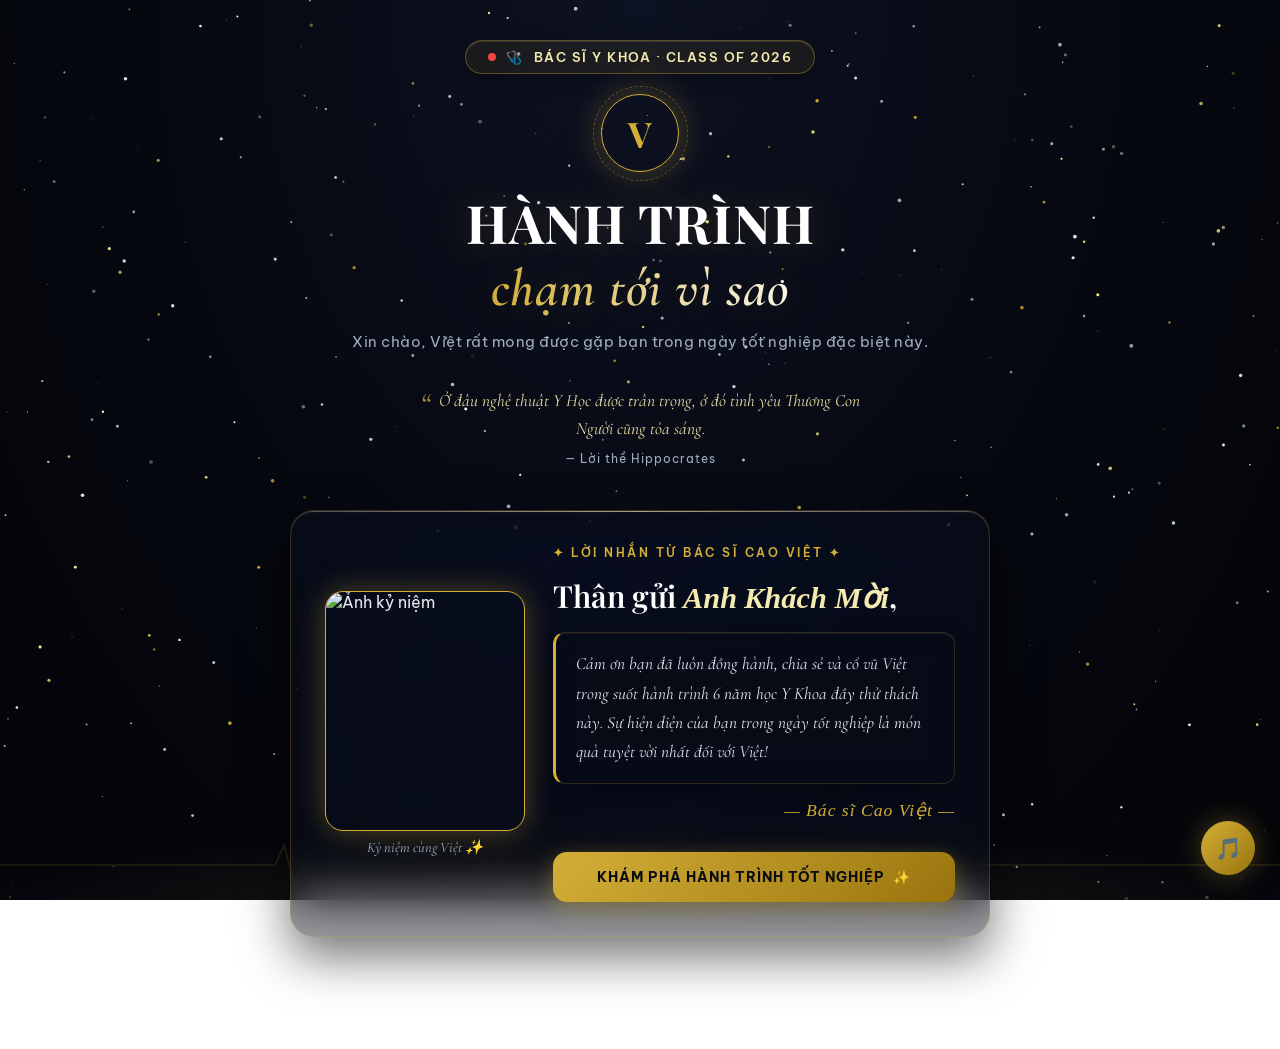
==== commit 3c0c9b0d: "Update index.html" ====
--- a/index.html
+++ b/index.html
@@ -408,8 +408,10 @@
   </div>
   
   <audio id="bg-music" loop preload="auto">
-  <source src="nhac_cuatui.mp3" type="audio/mpeg">
-</audio>
+    <!-- Gentle Piano Streams với nhiều nguồn dự phòng cực kỳ ổn định -->
+    <source src="https://media.geeksforgeeks.org/wp-content/uploads/20230524142525/relaxing-piano-music-148978.mp3" type="audio/mpeg">
+    <source src="https://cdn.pixabay.com/audio/2022/03/15/audio_c8c8a73467.mp3" type="audio/mpeg">
+  </audio>
 
   <script src="script.js"></script>
 </body>
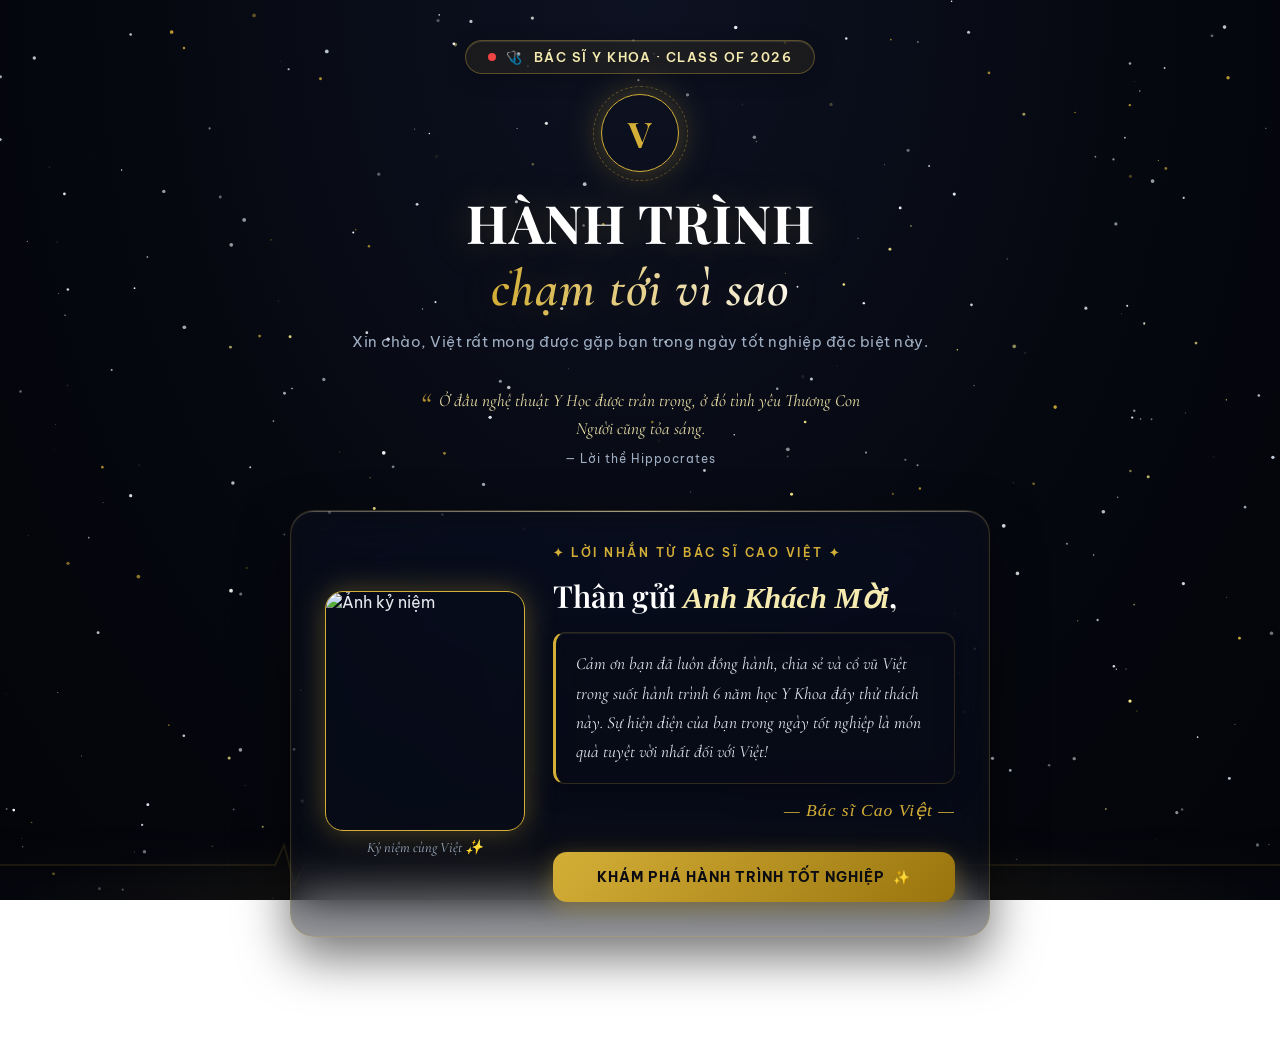
==== commit c45cd3a1: "Update index.html" ====
--- a/index.html
+++ b/index.html
@@ -402,10 +402,9 @@
     </div>
   </div>
 
-  <!-- FLOATING MUSIC PLAYER WITH RELIABLE FALLBACK (Castle in the Sky - Gentle Piano) -->
-  <div class="music-player shimmer-glow" id="music-toggle" title="🎵 Bật / Tắt Nhạc: Castle in the Sky (Carrying You) - Gentle Piano Theme">
-    <div class="disc">🎵</div>
-  </div>
+ <audio id="bg-music" loop preload="auto">
+  <source src="nhac_cuatui.mp3" type="audio/mpeg">
+</audio>
   
   <audio id="bg-music" loop preload="auto">
     <!-- Gentle Piano Streams với nhiều nguồn dự phòng cực kỳ ổn định -->
--- a/style.css
+++ b/style.css
@@ -625,7 +625,8 @@
   transition: transform 0.3s, box-shadow 0.3s;
 }
 .music-player:hover { transform: scale(1.15); box-shadow: 0 0 35px rgba(212,175,55,0.7); }
-.disc { font-size: 1.35rem; animation: discSpin 4s linear infinite; }
+.disc { font-size: 1.35rem; animation: discSpin 4s linear infinite; animation-play-state: paused; }
+.music-player.playing .disc { animation-play-state: running; }
 @keyframes discSpin { from { transform: rotate(0deg); } to { transform: rotate(360deg); } }
 
 /* ===================== SPINNER ===================== */
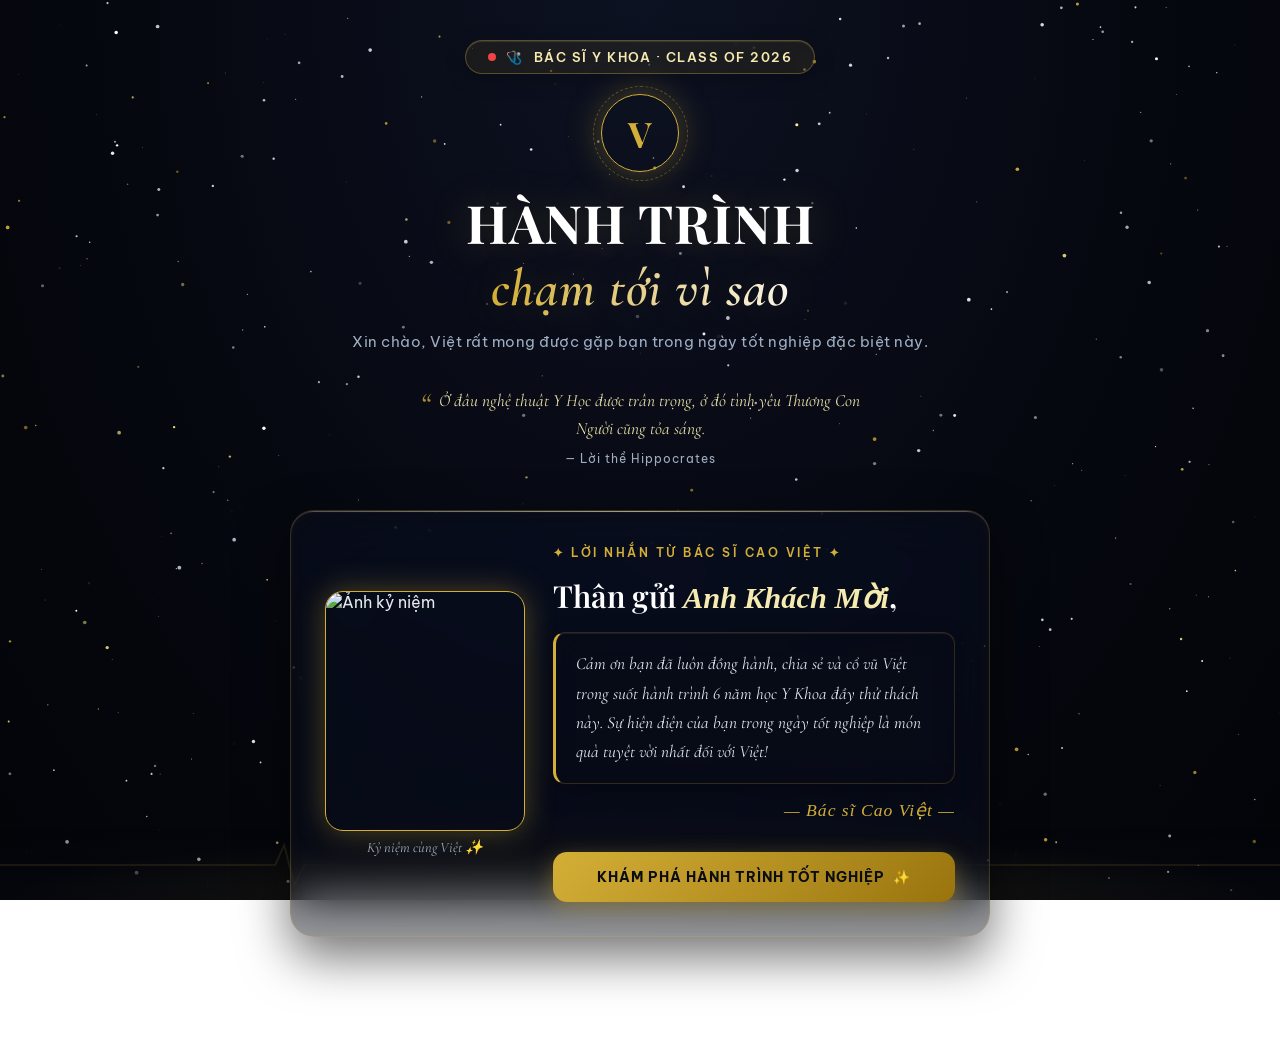
==== commit 4a59fe07: "Update index.html" ====
--- a/index.html
+++ b/index.html
@@ -403,14 +403,8 @@
   </div>
 
  <audio id="bg-music" loop preload="auto">
-  <source src="nhac_cuatui.mp3" type="audio/mpeg">
+  <source src="https://docs.google.com/uc?export=download&id=1K7TqTexeuEpBv-2AqzGyNHwTqIyZLYeH" type="audio/mpeg">
 </audio>
-  
-  <audio id="bg-music" loop preload="auto">
-    <!-- Gentle Piano Streams với nhiều nguồn dự phòng cực kỳ ổn định -->
-    <source src="https://media.geeksforgeeks.org/wp-content/uploads/20230524142525/relaxing-piano-music-148978.mp3" type="audio/mpeg">
-    <source src="https://cdn.pixabay.com/audio/2022/03/15/audio_c8c8a73467.mp3" type="audio/mpeg">
-  </audio>
 
   <script src="script.js"></script>
 </body>
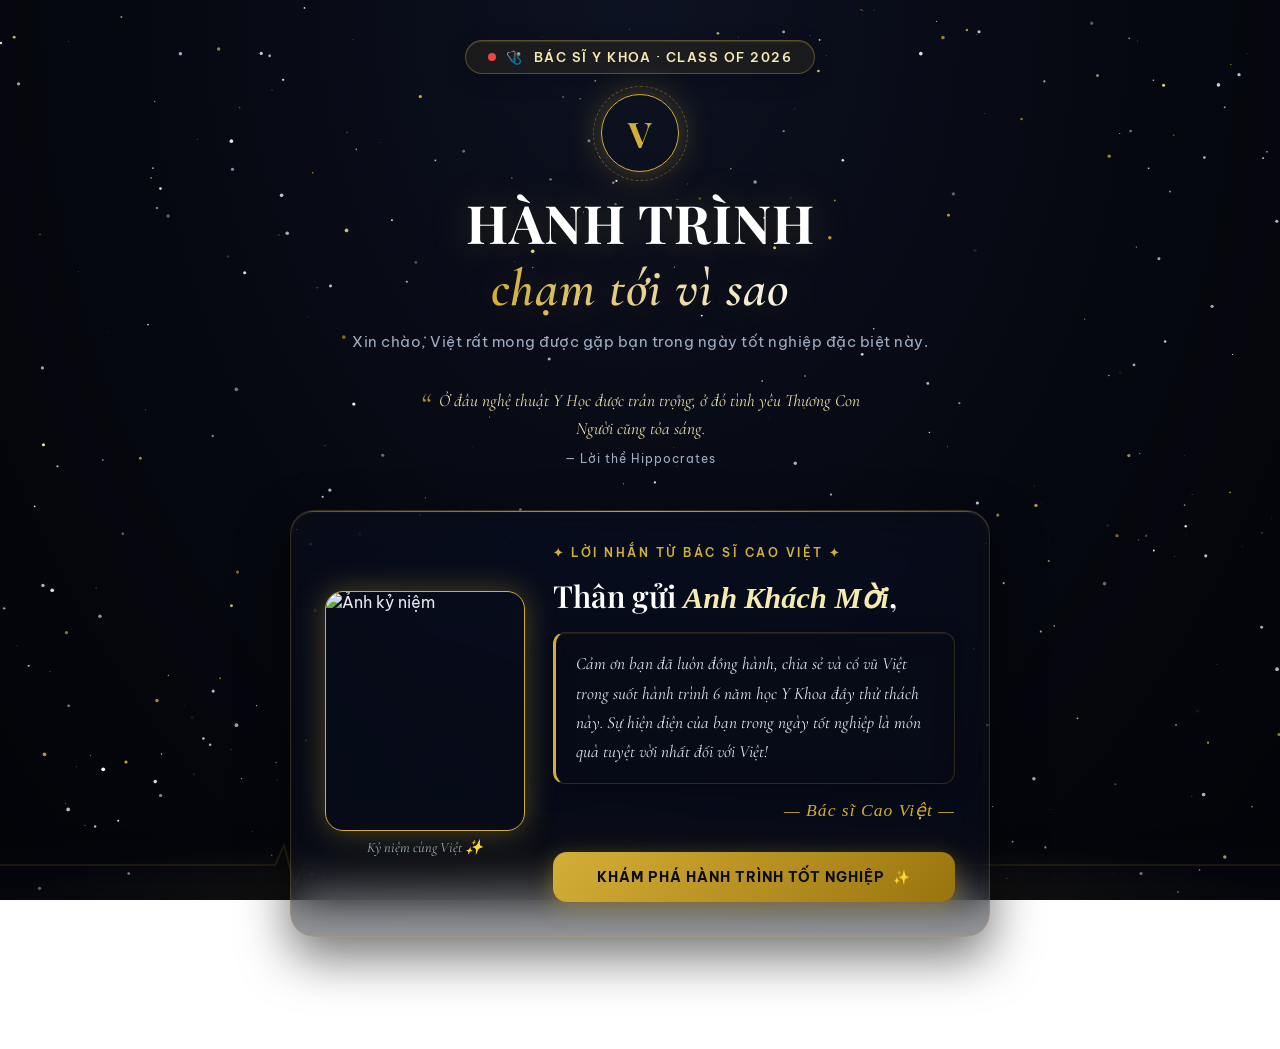
==== commit caaa646b: "Update index.html" ====
--- a/index.html
+++ b/index.html
@@ -403,7 +403,7 @@
   </div>
 
  <audio id="bg-music" loop preload="auto">
-  <source src="https://docs.google.com/uc?export=download&id=1K7TqTexeuEpBv-2AqzGyNHwTqIyZLYeH" type="audio/mpeg">
+    <source src="./nhac_cuatui.mp3" type="audio/mpeg">
 </audio>
 
   <script src="script.js"></script>
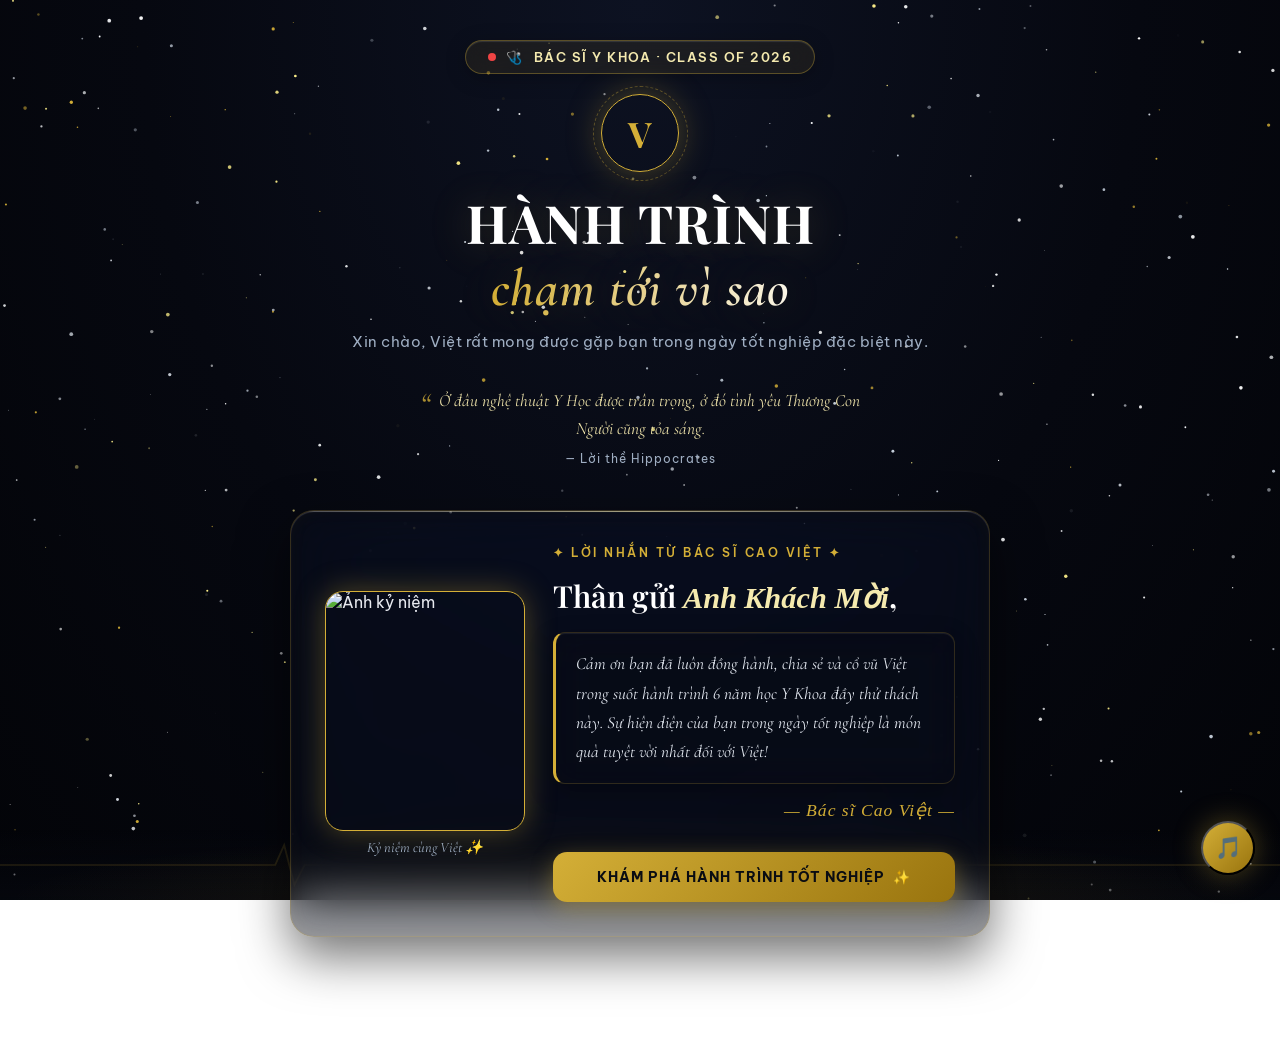
==== commit 01484f8b: "Update index.html" ====
--- a/index.html
+++ b/index.html
@@ -402,9 +402,19 @@
     </div>
   </div>
 
- <audio id="bg-music" loop preload="auto">
+ <!-- BACKGROUND MUSIC -->
+<audio id="bg-music" loop preload="auto" playsinline>
     <source src="./nhac_cuatui.mp3" type="audio/mpeg">
 </audio>
+
+<!-- NÚT BẬT/TẮT NHẠC -->
+<button id="music-toggle"
+        class="music-player"
+        type="button"
+        aria-label="Bật nhạc"
+        aria-pressed="false">
+    <span class="disc" aria-hidden="true">🎵</span>
+</button>
 
   <script src="script.js"></script>
 </body>
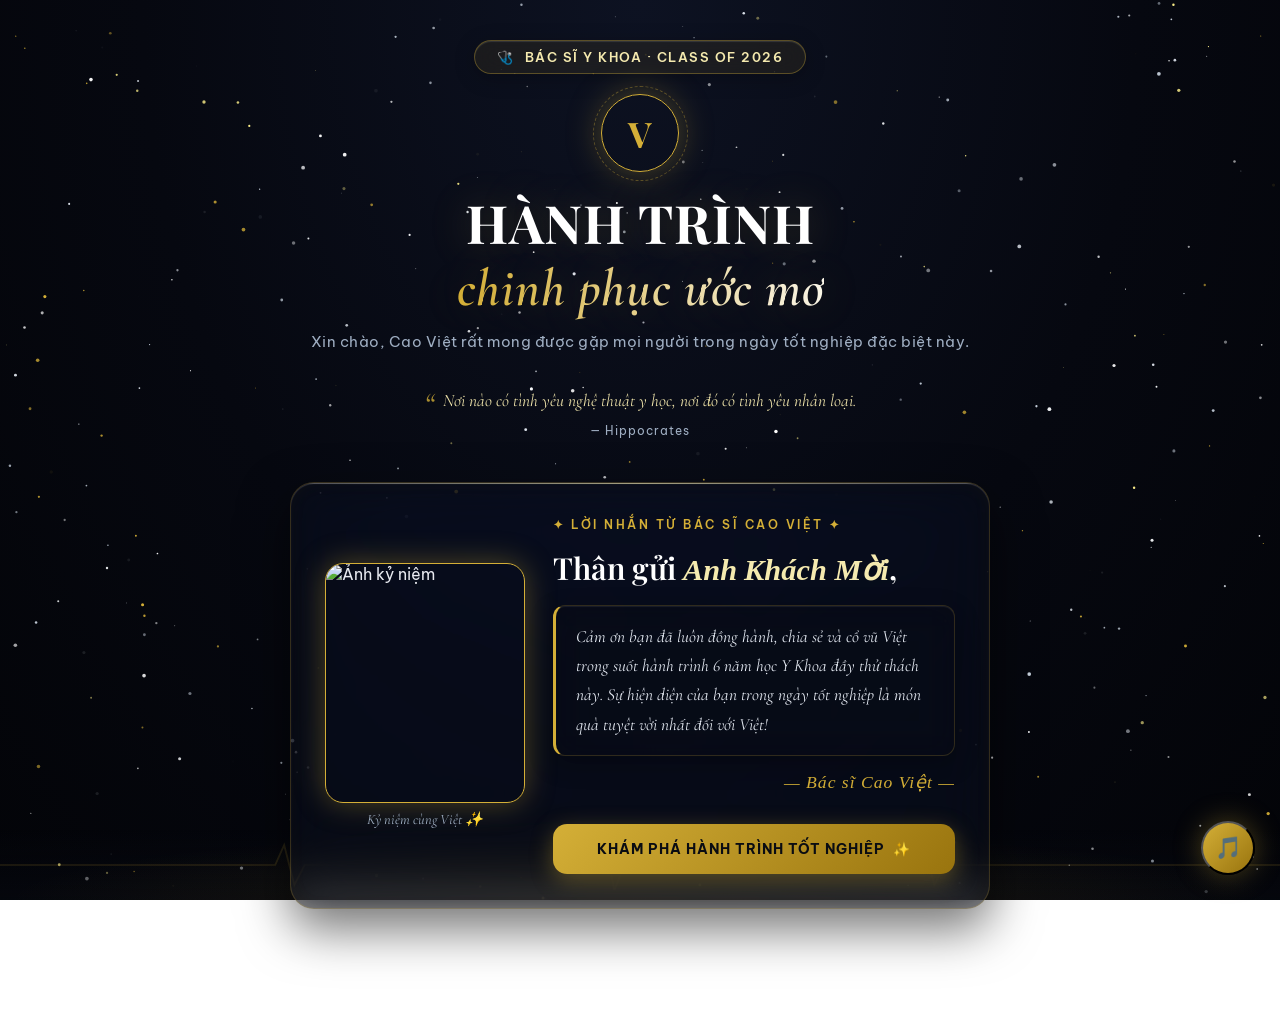
==== commit 4b1b194e: "Update index.html" ====
--- a/index.html
+++ b/index.html
@@ -3,7 +3,7 @@
 <head>
   <meta charset="UTF-8">
   <meta name="viewport" content="width=device-width, initial-scale=1.0">
-  <title>Hành Trình Chạm Tới Vì Sao | Bác Sĩ Cao Việt</title>
+  <title>Thiệp mời dự Lễ Tốt nghiệp | Bác Sĩ Cao Việt</title>
   <meta name="description" content="Thiệp mời tốt nghiệp Bác Sĩ Y Khoa 2026 của Cao Việt – Hội trường Nguyễn Văn Đạo, ĐHQGHN.">
   <link rel="stylesheet" href="style.css">
   
@@ -69,21 +69,20 @@
       <!-- HERO TITLE -->
       <section id="hero" class="hero-section">
         <div class="doctor-badge glass-pill">
-          <span class="heartbeat-dot"></span>
           <span class="badge-icon">🩺</span> BÁC SĨ Y KHOA · CLASS OF 2026
         </div>
         <div class="orbit-logo shimmer-glow">
           <div class="ring"></div>
           <span class="logo-text">V</span>
         </div>
-        <h1 class="main-title">HÀNH TRÌNH<br><span class="highlight shimmer-text">chạm tới vì sao</span></h1>
-        <p class="subtitle">Xin chào, Việt rất mong được gặp bạn trong ngày tốt nghiệp đặc biệt này.</p>
+        <h1 class="main-title">HÀNH TRÌNH<br><span class="highlight shimmer-text">chinh phục ước mơ</span></h1>
+        <p class="subtitle">Xin chào, Cao Việt rất mong được gặp mọi người trong ngày tốt nghiệp đặc biệt này.</p>
 
         <!-- MEDICAL OATH QUOTE -->
         <div class="medical-quote glass-box">
           <span class="quote-mark">“</span>
-          Ở đâu nghệ thuật Y Học được trân trọng, ở đó tình yêu Thương Con Người cũng tỏa sáng.
-          <span class="quote-attr">— Lời thề Hippocrates</span>
+          Nơi nào có tình yêu nghệ thuật y học, nơi đó có tình yêu nhân loại.
+          <span class="quote-attr">— Hippocrates</span>
         </div>
       </section>
 
--- a/style.css
+++ b/style.css
@@ -640,4 +640,4 @@
 /* ===================== UTILITIES ===================== */
 .hidden { display: none !important; }
 form .form-group { margin-bottom: 16px; }
-form label { display: block; font-size: 0.78rem; color: var(--gold); margin-bottom: 6px; font-family: var(--font-sans); font-weight: 600; letter-spacing: 1px; text-transform: uppercase; }
+form label { display: block; font-size: 0.78rem; color: var(--gold); margin-bottom: 6px; font-family: var(--font-sans); font-weight: 600; letter-spacing: 1px; text-transform: 
